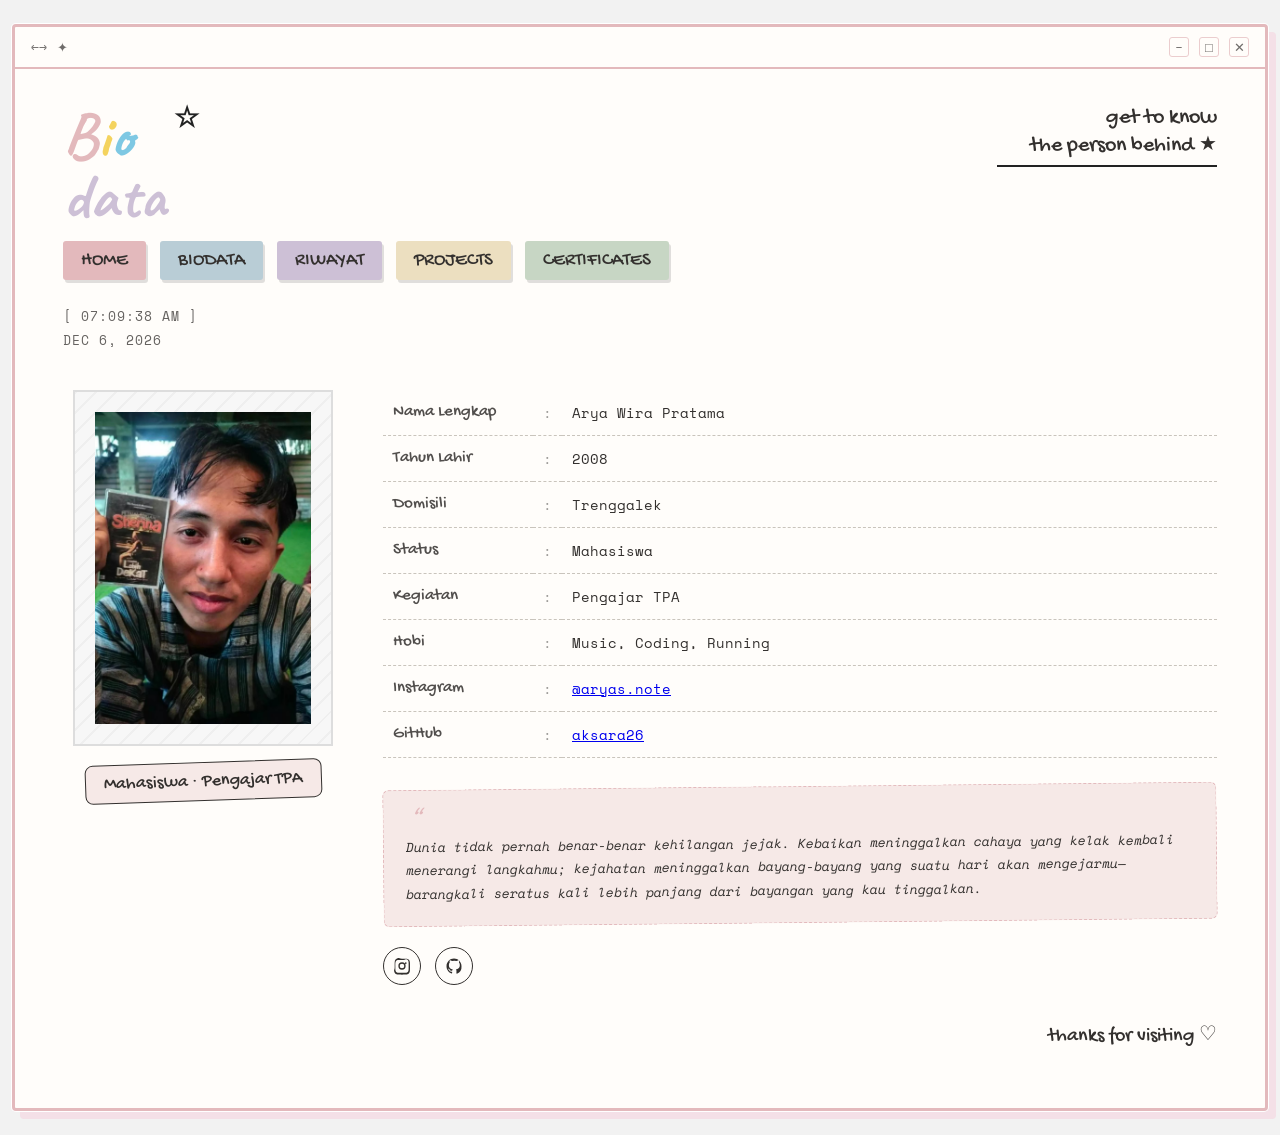
==== biodata.html @ 51750e43 "Perubahan" ====
<!DOCTYPE html>
<html lang="id">
<head>
<meta charset="UTF-8">
<meta name="viewport" content="width=device-width, initial-scale=1.0">
<title>Biodata Arya Wira Pratama</title>
<link rel="preconnect" href="https://fonts.googleapis.com">
<link rel="preconnect" href="https://fonts.gstatic.com" crossorigin>
<link href="https://fonts.googleapis.com/css2?family=Gochi+Hand&family=Caveat:wght@600;700&family=Space+Mono:wght@400;700&display=swap" rel="stylesheet">
<link rel="stylesheet" href="style-biodata.css">
<style>
  /* penyesuaian khusus halaman biodata, tetap memakai style.css yang sama */
  .biodata-wrap{
    display:grid;
    grid-template-columns:280px 1fr;
    gap:40px;
    margin-top:40px;
    align-items:start;
  }
  .biodata-photo{
    display:flex;
    flex-direction:column;
    align-items:center;
    gap:16px;
  }
  .biodata-photo .portrait{
    width:100%;
    max-width:260px;
  }
  .id-tag{
    font-family:'Gochi Hand', cursive;
    font-size:18px;
    border:1.5px solid var(--ink);
    border-radius:8px;
    padding:8px 18px;
    transform:rotate(-2deg);
    background:var(--pink-soft);
  }

  .biodata-table{
    width:100%;
    border-collapse:collapse;
    font-family:'Space Mono', monospace;
    font-size:14px;
  }
  .biodata-table tr{
    border-bottom:1px dashed #c9c4bc;
  }
  .biodata-table td{
    padding:12px 10px;
    vertical-align:top;
  }
  .biodata-table td:first-child{
    width:150px;
    font-family:'Gochi Hand', cursive;
    font-size:17px;
    color:var(--ink);
    opacity:.85;
  }
  .biodata-table td:nth-child(2){
    opacity:.5;
    width:14px;
  }

  .motto-box{
    margin-top:28px;
    border:1.5px dashed var(--pink);
    border-radius:6px;
    padding:20px 22px;
    font-family:'Space Mono', monospace;
    font-size:13px;
    font-style:italic;
    line-height:1.8;
    background:var(--pink-soft);
    transform:rotate(-0.6deg);
  }
  .motto-box .quote-mark{
    font-family:'Caveat', cursive;
    font-size:30px;
    color:var(--pink);
    display:block;
    line-height:.5;
    margin-bottom:10px;
  }

  @media (max-width:760px){
    .biodata-wrap{grid-template-columns:1fr;}
  }
</style>
</head>
<body>

<div class="window">

  <div class="titlebar">
    <div class="left">
      <span>&#8592;&#8594;</span>
      <span>&#10022;</span>
    </div>
    <div class="right">
      <span>&#8722;</span>
      <span>&#9633;</span>
      <span>&#10005;</span>
    </div>
  </div>

  <div class="content">

    <!-- header -->
    <div class="header">
      <div class="logo reveal">
        <div class="l1"><span>B</span><span>i</span><span>o</span></div>
        <div class="l2">data</div>
        <div class="star twinkle">&#9734;</div>
      </div>

      <div class="welcome reveal">
        get to know<br>
        the person behind <span style="font-size:20px;" class="twinkle">&#9733;</span>
        <div style="border-bottom:2px solid #222; margin-top:6px; width:220px; margin-left:auto;"></div>
      </div>
    </div>

    <nav>
      <a href="index.html" class="reveal">HOME</a>
      <a href="biodata.html" class="reveal">BIODATA</a>
      <a href="riwayat.html" class="reveal">RIWAYAT</a>
      <a href="projects.html" class="reveal">PROJECTS</a>
      <a href="certificates.html" class="reveal">CERTIFICATES</a>
    </nav>

    <div class="clock">
      <div>[ <span id="clock-time">--:--:-- --</span> ]</div>
      <div id="clock-date">MONTH DD, YYYY</div>
    </div>

    <!-- biodata -->
    <div class="biodata-wrap" id="biodata">

      <div class="biodata-photo reveal">
        <div class="portrait has-img" id="portrait">
          <img src="your-photo.jpg" alt="foto biodata">
        </div>
        <div class="id-tag">Mahasiswa &middot; Pengajar TPA</div>
      </div>

      <div class="biodata-info reveal">
        <table class="biodata-table">
          <tr>
            <td>Nama Lengkap</td><td>:</td><td>Arya Wira Pratama</td>
          </tr>
          <tr>
            <td>Tahun Lahir</td><td>:</td><td>2008</td>
          </tr>
          <tr>
            <td>Domisili</td><td>:</td><td>Trenggalek</td>
          </tr>
          <tr>
            <td>Status</td><td>:</td><td>Mahasiswa</td>
          </tr>
          <tr>
            <td>Kegiatan</td><td>:</td><td>Pengajar TPA</td>
          </tr>
          <tr>
            <td>Hobi</td><td>:</td><td>Music, Coding, Running</td>
          </tr>
          <tr>
            <td>Instagram</td><td>:</td><td><a href="https://www.instagram.com/aryas.note/" target="_blank" rel="noopener">@aryas.note</a></td>
          </tr>
          <tr>
            <td>GitHub</td><td>:</td><td><a href="https://github.com/aksara26" target="_blank" rel="noopener">aksara26</a></td>
          </tr>
        </table>

        <div class="motto-box">
          <span class="quote-mark">&ldquo;</span>
          Dunia tidak pernah benar-benar kehilangan jejak. Kebaikan meninggalkan
          cahaya yang kelak kembali menerangi langkahmu; kejahatan meninggalkan
          bayang-bayang yang suatu hari akan mengejarmu&mdash;barangkali seratus
          kali lebih panjang dari bayangan yang kau tinggalkan.
        </div>

        <div class="socials" style="margin-top:24px;">
          <a href="https://www.instagram.com/aryas.note/" target="_blank" rel="noopener" aria-label="Instagram">
            <svg viewBox="0 0 24 24"><path d="M12 2.2c3.2 0 3.6 0 4.85.07 1.17.05 1.97.24 2.43.4a4.9 4.9 0 0 1 1.77 1.15 4.9 4.9 0 0 1 1.15 1.77c.16.46.35 1.26.4 2.43.06 1.25.07 1.65.07 4.85s-.01 3.6-.07 4.85c-.05 1.17-.24 1.97-.4 2.43a4.9 4.9 0 0 1-1.15 1.77 4.9 4.9 0 0 1-1.77 1.15c-.46.16-1.26.35-2.43.4-1.25.06-1.65.07-4.85.07s-3.6-.01-4.85-.07c-1.17-.05-1.97-.24-2.43-.4a4.9 4.9 0 0 1-1.77-1.15 4.9 4.9 0 0 1-1.15-1.77c-.16-.46-.35-1.26-.4-2.43C2.21 15.6 2.2 15.2 2.2 12s.01-3.6.07-4.85c.05-1.17.24-1.97.4-2.43A4.9 4.9 0 0 1 3.82 3c.5-.5 1.06-.9 1.77-1.15.46-.16 1.26-.35 2.43-.4C9.27 2.21 9.67 2.2 12 2.2Zm0 1.8c-3.15 0-3.52.01-4.76.07-.96.04-1.48.2-1.82.33-.46.18-.78.4-1.13.74-.34.35-.56.67-.74 1.13-.13.34-.29.86-.33 1.82C3.16 8.33 3.15 8.7 3.15 12s.01 3.67.07 4.91c.04.96.2 1.48.33 1.82.18.46.4.78.74 1.13.35.34.67.56 1.13.74.34.13.86.29 1.82.33 1.24.06 1.61.07 4.76.07s3.52-.01 4.76-.07c.96-.04 1.48-.2 1.82-.33.46-.18.78-.4 1.13-.74.34-.35.56-.67.74-1.13.13-.34.29-.86.33-1.82.06-1.24.07-1.61.07-4.91s-.01-3.67-.07-4.91c-.04-.96-.2-1.48-.33-1.82a3.1 3.1 0 0 0-.74-1.13 3.1 3.1 0 0 0-1.13-.74c-.34-.13-.86-.29-1.82-.33C15.52 4.01 15.15 4 12 4Zm0 3.15a4.85 4.85 0 1 1 0 9.7 4.85 4.85 0 0 1 0-9.7Zm0 1.8a3.05 3.05 0 1 0 0 6.1 3.05 3.05 0 0 0 0-6.1Zm5.04-2a1.13 1.13 0 1 1 0 2.27 1.13 1.13 0 0 1 0-2.27Z"/></svg>
          </a>
          <a href="https://github.com/aksara26" target="_blank" rel="noopener" aria-label="GitHub">
            <svg viewBox="0 0 24 24"><path d="M12 2C6.48 2 2 6.58 2 12.2c0 4.5 2.87 8.32 6.84 9.67.5.1.68-.22.68-.49 0-.24-.01-1.04-.01-1.88-2.78.51-3.5-.7-3.72-1.34-.13-.33-.68-1.34-1.16-1.62-.4-.22-.97-.75-.01-.77.9-.01 1.54.84 1.75 1.18 1.03 1.75 2.67 1.26 3.32.96.1-.76.4-1.26.73-1.55-2.55-.3-5.23-1.31-5.23-5.82 0-1.28.44-2.34 1.17-3.16-.12-.3-.51-1.5.11-3.12 0 0 .96-.31 3.14 1.2a10.5 10.5 0 0 1 5.72 0c2.18-1.51 3.14-1.2 3.14-1.2.62 1.62.23 2.82.11 3.12.73.82 1.17 1.87 1.17 3.16 0 4.52-2.69 5.51-5.25 5.81.41.37.78 1.09.78 2.2 0 1.59-.01 2.87-.01 3.26 0 .27.18.6.69.49A10.2 10.2 0 0 0 22 12.2C22 6.58 17.52 2 12 2Z"/></svg>
          </a>
        </div>
      </div>

    </div>

    <div class="thanks reveal">thanks for visiting &#9825;</div>

  </div>
</div>

<script src="script-biodata.js"></script>

</body>
</html>
---- style-biodata.css ----
:root{
    --pink:#e3b9bc;
    --pink-soft:#f6e9e7;
    --blue:#b9cdd6;
    --purple:#cdc0d6;
    --yellow:#ecdfc0;
    --green:#c7d6c4;
    --ink:#33302e;
    --paper:#fffdfa;
  }

  *{box-sizing:border-box;}

  body{
    margin:0;
    background:#f2f2f2;
    font-family:'Space Mono', monospace;
    color:var(--ink);
    display:flex;
    justify-content:center;
    padding:24px 12px;
  }

  .window{
    width:100%;
    max-width:1360px;
    background:var(--paper);
    border:3px solid var(--pink);
    border-radius:4px;
    box-shadow:0 0 0 1px #fff, 8px 8px 0 rgba(247,168,196,0.25);
    position:relative;
    overflow:hidden;
  }

  /* ===== title bar ===== */
  .titlebar{
    display:flex;
    align-items:center;
    justify-content:space-between;
    padding:10px 16px;
    border-bottom:2px solid var(--pink);
    font-size:13px;
  }
  .titlebar .left, .titlebar .right{display:flex; gap:10px; align-items:center;}
  .titlebar span{opacity:.7;}
  .titlebar .right span{
    width:20px; height:20px;
    display:inline-flex; align-items:center; justify-content:center;
    border:1.5px solid var(--pink);
    border-radius:3px;
  }

  .content{
    padding:36px 48px 60px;
  }

  /* ===== header ===== */
  .header{
    display:flex;
    justify-content:space-between;
    align-items:flex-start;
    flex-wrap:wrap;
    gap:20px;
    margin-bottom:10px;
  }

  .logo{
    font-family:'Caveat', cursive;
    font-weight:700;
    font-size:64px;
    line-height:0.95;
    position:relative;
  }
  .logo .l1 span:nth-child(1){color:var(--pink);}
  .logo .l1 span:nth-child(2){color:#f4d35e;}
  .logo .l1 span:nth-child(3){color:#7ec8e3;}
  .logo .l1 span:nth-child(4){color:#f4d35e;}
  .logo .l1 span:nth-child(5){color:var(--pink);}
  .logo .l2{color:var(--purple);}
  .logo .star{
    position:absolute;
    top:0;
    right:-34px;
    font-size:28px;
    color:#222;
  }

  nav{
    display:flex;
    gap:14px;
    align-items:center;
    margin-top:14px;
    flex-wrap:wrap;
  }
  nav a{
    font-family:'Gochi Hand', cursive;
    font-size:19px;
    text-decoration:none;
    color:var(--ink);
    padding:8px 18px;
    border-radius:3px;
    transform:rotate(-1.5deg);
    display:inline-block;
    box-shadow:2px 3px 0 rgba(0,0,0,0.12);
    transition:transform .15s ease;
  }
  nav a:hover{transform:rotate(0deg) translateY(-2px);}
  nav a:nth-child(1){background:var(--pink);}
  nav a:nth-child(2){background:var(--blue); transform:rotate(1.5deg);}
  nav a:nth-child(3){background:var(--purple); transform:rotate(-1deg);}
  nav a:nth-child(4){background:var(--yellow); transform:rotate(1deg);}
  nav a:nth-child(5){background:var(--green); transform:rotate(-1.5deg);}

  .welcome{
    text-align:right;
    font-family:'Gochi Hand', cursive;
    font-size:22px;
    max-width:260px;
  }
  .welcome u{text-decoration-color:var(--ink);}

  .clock{
    margin-top:26px;
    font-size:13px;
    letter-spacing:1px;
    opacity:.75;
  }
  .clock div:first-child{margin-bottom:4px;}

  /* ===== main grid ===== */
  .main{
    display:grid;
    grid-template-columns:200px 1fr 210px;
    gap:24px;
    margin-top:40px;
    align-items:start;
  }

  .side-list{
    display:flex;
    flex-direction:column;
    gap:46px;
    padding-top:30px;
  }
  .side-item{
    font-family:'Gochi Hand', cursive;
    font-size:19px;
    display:flex;
    align-items:center;
    gap:8px;
  }
  .side-item.underline span{border-bottom:1.5px solid var(--ink); padding-bottom:2px;}
  .side-item .mark{font-size:14px;}
  .disc{
    width:34px; height:34px;
    border:1.5px solid #333;
    border-radius:50%;
    display:flex;align-items:center;justify-content:center;
    font-size:9px;
    margin-top:4px;
  }

  .note-left{
    margin-top:70px;
    font-family:'Gochi Hand', cursive;
    font-size:19px;
    line-height:1.3;
  }
  .note-left u{text-decoration-color:var(--pink);}

  /* ===== portrait ===== */
  .portrait-wrap{
    display:flex;
    justify-content:center;
  }
  .portrait{
    width:100%;
    max-width:560px;
    aspect-ratio:685/940;
    border:2px solid #ddd;
    background:
      repeating-linear-gradient(135deg, #efefef 0 2px, #f7f7f7 2px 14px);
    display:flex;
    align-items:center;
    justify-content:center;
    flex-direction:column;
    gap:10px;
    color:#9a9a9a;
    text-align:center;
    font-family:'Space Mono', monospace;
    font-size:13px;
    padding:20px;
  }
  .portrait img{
    width:100%;
    height:100%;
    object-fit:cover;
    display:none;
  }
  .portrait.has-img img{display:block;}
  .portrait.has-img .placeholder-text{display:none;}
  .placeholder-icon{font-size:34px;}

  /* ===== right sidebar ===== */
  .side-right{
    display:flex;
    flex-direction:column;
    gap:44px;
    padding-top:18px;
    align-items:flex-start;
  }
  .bubble{
    font-family:'Gochi Hand', cursive;
    font-size:18px;
    text-align:center;
    line-height:1.35;
    border:1.5px solid var(--pink);
    border-radius:50%;
    width:130px;
    height:110px;
    display:flex;
    align-items:center;
    justify-content:center;
    transform:rotate(-2deg);
  }
  .side-item2{
    font-family:'Gochi Hand', cursive;
    font-size:19px;
    display:flex;
    align-items:center;
    gap:8px;
  }
  .starblue{color:#7ec8e3; font-size:22px; align-self:flex-end; margin-right:20px;}

  /* ===== footer row ===== */
  .footer-row{
    display:grid;
    grid-template-columns:200px 1fr 210px;
    gap:24px;
    margin-top:70px;
    align-items:start;
  }

  .updated{
    display:flex;
    gap:10px;
    align-items:flex-start;
    font-family:'Space Mono', monospace;
    font-size:12px;
  }
  .updated .hourglass{font-size:26px;}
  .updated .label{
    font-family:'Gochi Hand', cursive;
    font-size:16px;
    margin-bottom:4px;
  }

  .about{
    max-width:420px;
  }
  .about h3{
    font-family:'Gochi Hand', cursive;
    font-size:26px;
    text-decoration:underline;
    margin:0 0 16px 0;
    font-weight:400;
  }
  .about p{
    font-family:'Space Mono', monospace;
    font-size:13px;
    line-height:1.7;
    margin:0 0 16px 0;
  }
  .keep-real{
    margin-top:10px;
    font-family:'Gochi Hand', cursive;
    font-size:16px;
    border:1.5px solid var(--blue);
    border-radius:50%;
    width:100px;
    height:80px;
    display:flex;
    align-items:center;
    justify-content:center;
    text-align:center;
    transform:rotate(-6deg);
  }

  .sticky{
    background:#fbfbf6;
    border:1px solid #e2e2da;
    box-shadow:3px 5px 10px rgba(0,0,0,0.08);
    padding:20px 18px;
    font-family:'Space Mono', monospace;
    font-size:13px;
    position:relative;
    transform:rotate(1.5deg);
  }
  .sticky .tape{
    position:absolute;
    top:-10px; right:24px;
    width:70px; height:20px;
    background:rgba(210,205,190,0.6);
    transform:rotate(-3deg);
  }
  .sticky h4{
    font-family:'Gochi Hand', cursive;
    font-size:20px;
    text-decoration:underline;
    margin:0 0 12px 0;
    font-weight:400;
  }
  .sticky ul{list-style:none; margin:0; padding:0;}
  .sticky li{margin-bottom:8px;}

  .thanks{
    margin-top:36px;
    text-align:right;
    font-family:'Gochi Hand', cursive;
    font-size:20px;
  }

  @media (max-width:900px){
    .main, .footer-row{grid-template-columns:1fr;}
    .side-list, .side-right{
      flex-direction:row;
      flex-wrap:wrap;
      gap:20px;
      padding-top:0;
    }
    .header{flex-direction:column;}
    .welcome{text-align:left;}
    .content{padding:24px;}
    .logo{font-size:46px;}
  }

/* ===== animasi ===== */

/* elemen masuk bertahap saat halaman dimuat */
.reveal{
  opacity:0;
  transform:translateY(14px);
  transition:opacity .55s ease, transform .55s ease;
}
.reveal.revealed{
  opacity:1;
  transform:translateY(0);
}

/* bintang & aksen berkedip pelan */
@keyframes twinkle{
  0%, 100%{ opacity:1; transform:scale(1); }
  50%{ opacity:.35; transform:scale(0.8); }
}

/* jejak kelip mengikuti kursor */
.cursor-sparkle{
  position:fixed;
  z-index:9999;
  pointer-events:none;
  font-size:14px;
  transform:translate(-50%, -50%);
  animation:sparkle-float 0.9s ease-out forwards;
}
@keyframes sparkle-float{
  0%{
    opacity:1;
    transform:translate(-50%, -50%) scale(1) translateY(0);
  }
  100%{
    opacity:0;
    transform:translate(calc(-50% + var(--dx, 0px)), -50%) scale(0.4) translateY(-26px);
  }
}

@media (prefers-reduced-motion: reduce){
  .reveal{ opacity:1; transform:none; transition:none; }
  .cursor-sparkle{ display:none; }
}

/* ===== social links ===== */
.socials{
  display:flex;
  gap:14px;
  margin-top:16px;
}
.socials a{
  width:38px;
  height:38px;
  border-radius:50%;
  border:1.5px solid var(--ink);
  display:flex;
  align-items:center;
  justify-content:center;
  color:var(--ink);
  background:var(--paper);
  transition:transform .15s ease, background .15s ease, color .15s ease;
}
.socials a svg{
  width:18px;
  height:18px;
  fill:currentColor;
}
.socials a:hover{
  transform:translateY(-3px) rotate(-4deg);
  background:var(--pink);
}
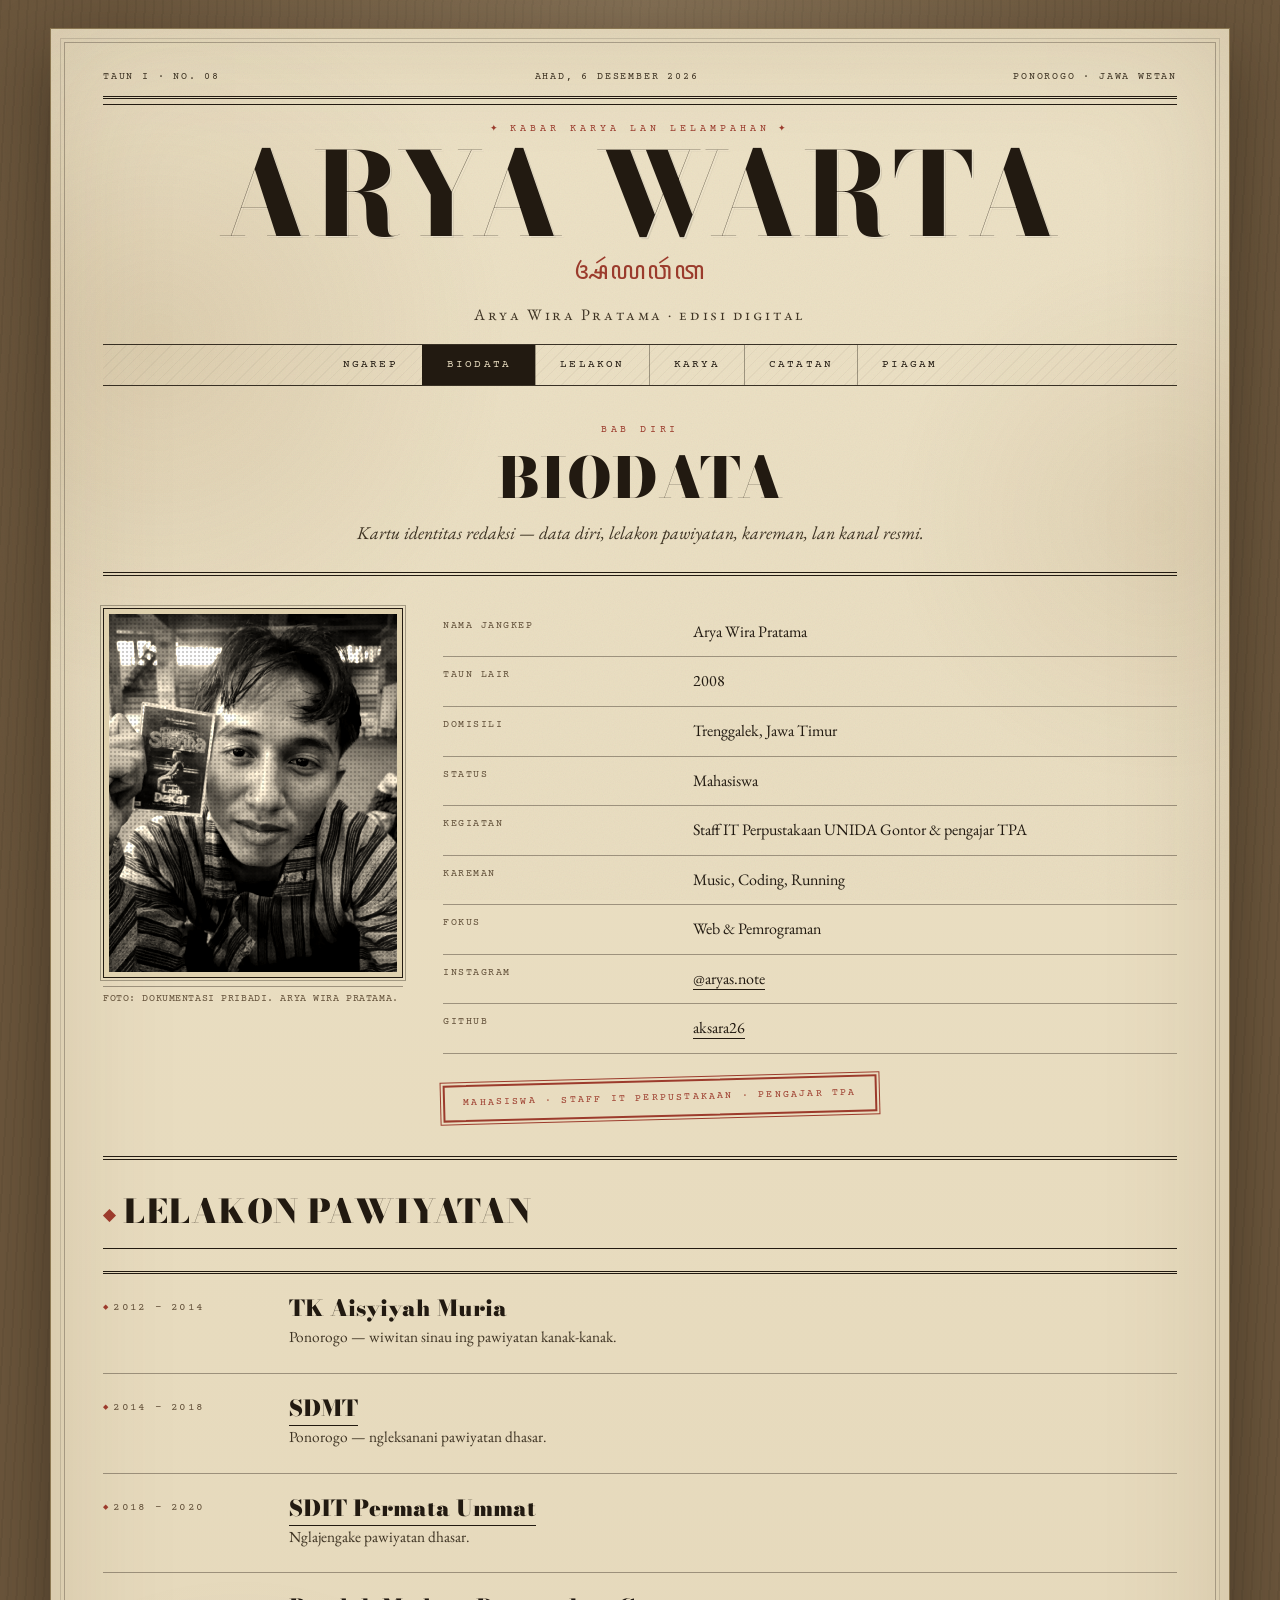
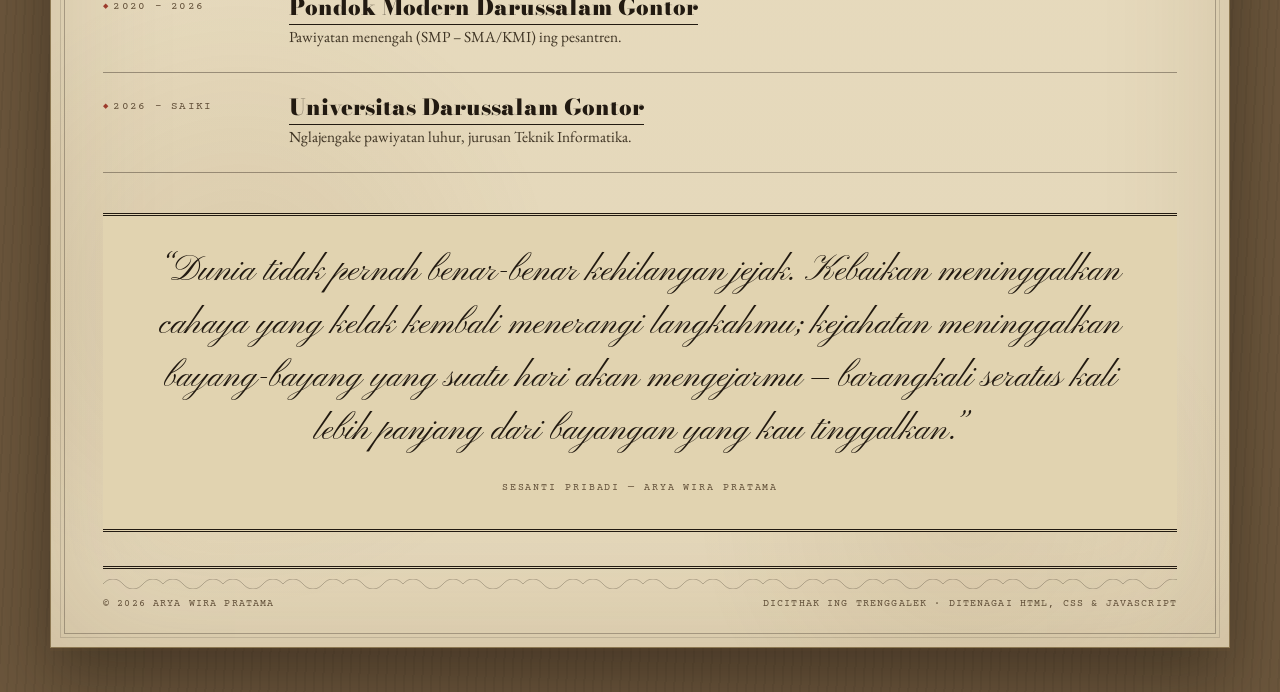
==== commit 2f5ee0f7: "style baru" ====
--- a/biodata.html
+++ b/biodata.html
@@ -1,203 +1,164 @@
 <!DOCTYPE html>
 <html lang="id">
 <head>
-<meta charset="UTF-8">
-<meta name="viewport" content="width=device-width, initial-scale=1.0">
-<title>Biodata Arya Wira Pratama</title>
-<link rel="preconnect" href="https://fonts.googleapis.com">
-<link rel="preconnect" href="https://fonts.gstatic.com" crossorigin>
-<link href="https://fonts.googleapis.com/css2?family=Gochi+Hand&family=Caveat:wght@600;700&family=Space+Mono:wght@400;700&display=swap" rel="stylesheet">
-<link rel="stylesheet" href="style-biodata.css">
-<style>
-  /* penyesuaian khusus halaman biodata, tetap memakai style.css yang sama */
-  .biodata-wrap{
-    display:grid;
-    grid-template-columns:280px 1fr;
-    gap:40px;
-    margin-top:40px;
-    align-items:start;
-  }
-  .biodata-photo{
-    display:flex;
-    flex-direction:column;
-    align-items:center;
-    gap:16px;
-  }
-  .biodata-photo .portrait{
-    width:100%;
-    max-width:260px;
-  }
-  .id-tag{
-    font-family:'Gochi Hand', cursive;
-    font-size:18px;
-    border:1.5px solid var(--ink);
-    border-radius:8px;
-    padding:8px 18px;
-    transform:rotate(-2deg);
-    background:var(--pink-soft);
-  }
-
-  .biodata-table{
-    width:100%;
-    border-collapse:collapse;
-    font-family:'Space Mono', monospace;
-    font-size:14px;
-  }
-  .biodata-table tr{
-    border-bottom:1px dashed #c9c4bc;
-  }
-  .biodata-table td{
-    padding:12px 10px;
-    vertical-align:top;
-  }
-  .biodata-table td:first-child{
-    width:150px;
-    font-family:'Gochi Hand', cursive;
-    font-size:17px;
-    color:var(--ink);
-    opacity:.85;
-  }
-  .biodata-table td:nth-child(2){
-    opacity:.5;
-    width:14px;
-  }
-
-  .motto-box{
-    margin-top:28px;
-    border:1.5px dashed var(--pink);
-    border-radius:6px;
-    padding:20px 22px;
-    font-family:'Space Mono', monospace;
-    font-size:13px;
-    font-style:italic;
-    line-height:1.8;
-    background:var(--pink-soft);
-    transform:rotate(-0.6deg);
-  }
-  .motto-box .quote-mark{
-    font-family:'Caveat', cursive;
-    font-size:30px;
-    color:var(--pink);
-    display:block;
-    line-height:.5;
-    margin-bottom:10px;
-  }
-
-  @media (max-width:760px){
-    .biodata-wrap{grid-template-columns:1fr;}
-  }
-</style>
+  <meta charset="UTF-8">
+  <meta name="viewport" content="width=device-width, initial-scale=1.0">
+  <title>Biodata — Arya Warta</title>
+  <meta name="description" content="Biodata dan data diri Arya Wira Pratama.">
+  <meta name="author" content="Arya Wira Pratama">
+  <meta name="theme-color" content="#E9DDC0">
+  <link rel="icon" href="favicon.svg" type="image/svg+xml">
+  <meta property="og:type" content="website">
+  <meta property="og:site_name" content="Arya Warta">
+  <meta property="og:locale" content="id_ID">
+  <meta property="og:title" content="Biodata — Arya Warta">
+  <meta property="og:description" content="Biodata dan data diri Arya Wira Pratama.">
+  <meta property="og:image" content="your-photo.jpg">
+  <meta name="twitter:card" content="summary_large_image">
+  <meta name="twitter:title" content="Biodata — Arya Warta">
+  <meta name="twitter:description" content="Biodata dan data diri Arya Wira Pratama.">
+  <meta name="twitter:image" content="your-photo.jpg">
+  <link rel="preconnect" href="https://fonts.googleapis.com">
+  <link rel="preconnect" href="https://fonts.gstatic.com" crossorigin>
+  <link href="https://fonts.googleapis.com/css2?family=Bodoni+Moda:opsz,wght@6..96,400..900&family=Courier+Prime:wght@400;700&family=EB+Garamond:ital,wght@0,400;0,600;1,400&family=Grenze+Gotisch:wght@100..900&family=Noto+Sans+Javanese:wght@400;700&family=Pinyon+Script&display=swap" rel="stylesheet">
+  <link rel="stylesheet" href="style.css">
+  <noscript><style>.reveal{opacity:1;transform:none}</style></noscript>
 </head>
 <body>
+<a class="skip-link" href="#main">Langsung ke isi</a>
+<div class="page-shadow" aria-hidden="true"></div>
 
-<div class="window">
+<div class="sheet">
 
-  <div class="titlebar">
-    <div class="left">
-      <span>&#8592;&#8594;</span>
-      <span>&#10022;</span>
+  <header class="masthead">
+    <div class="masthead-meta">
+      <span>Taun I &middot; No. 08</span>
+      <span id="edition-date">Ngemot tanggal&hellip;</span>
+      <span>Ponorogo &middot; Jawa Wetan</span>
     </div>
-    <div class="right">
-      <span>&#8722;</span>
-      <span>&#9633;</span>
-      <span>&#10005;</span>
-    </div>
-  </div>
+    <div class="masthead-rule"></div>
+    <p class="masthead-kicker">Kabar Karya lan Lelampahan</p>
+    <h1 class="masthead-title"><a href="index.html">Arya Warta</a></h1>
+    <p class="masthead-jawa" lang="jv" aria-hidden="true">ꦄꦂꦪꦮꦂꦠ</p>
+    <p class="masthead-tagline">Arya Wira Pratama &middot; edisi digital</p>
+    <nav class="masthead-nav" aria-label="Navigasi utama">
+      <a href="index.html" title="Beranda">Ngarep</a>
+      <a href="biodata.html" aria-current="page" title="Biodata">Biodata</a>
+      <a href="riwayat.html" title="Riwayat">Lelakon</a>
+      <a href="projects.html" title="Proyek">Karya</a>
+      <a href="catatan.html" title="Catatan">Catatan</a>
+      <a href="certificates.html" title="Sertifikat">Piagam</a>
+    </nav>
+  </header>
 
-  <div class="content">
+  <main class="page-shell" id="main" tabindex="-1">
 
-    <!-- header -->
-    <div class="header">
-      <div class="logo reveal">
-        <div class="l1"><span>B</span><span>i</span><span>o</span></div>
-        <div class="l2">data</div>
-        <div class="star twinkle">&#9734;</div>
-      </div>
-
-      <div class="welcome reveal">
-        get to know<br>
-        the person behind <span style="font-size:20px;" class="twinkle">&#9733;</span>
-        <div style="border-bottom:2px solid #222; margin-top:6px; width:220px; margin-left:auto;"></div>
-      </div>
+    <div class="page-head reveal">
+      <p class="kicker">Bab Diri</p>
+      <h2 class="page-title">Biodata</h2>
+      <p class="page-dek">
+        Kartu identitas redaksi &mdash; data diri, lelakon pawiyatan, kareman,
+        lan kanal resmi.
+      </p>
     </div>
 
-    <nav>
-      <a href="index.html" class="reveal">HOME</a>
-      <a href="biodata.html" class="reveal">BIODATA</a>
-      <a href="riwayat.html" class="reveal">RIWAYAT</a>
-      <a href="projects.html" class="reveal">PROJECTS</a>
-      <a href="certificates.html" class="reveal">CERTIFICATES</a>
-    </nav>
+    <div class="bio-grid">
 
-    <div class="clock">
-      <div>[ <span id="clock-time">--:--:-- --</span> ]</div>
-      <div id="clock-date">MONTH DD, YYYY</div>
-    </div>
+      <figure class="photo reveal">
+        <a class="lightbox-trigger" href="your-photo.jpg" data-lightbox aria-label="Perbesar foto Arya Wira Pratama">
+          <div class="halftone">
+            <img src="your-photo.jpg" alt="Foto Arya Wira Pratama" width="1080" height="1342" loading="lazy" decoding="async">
+          </div>
+        </a>
+        <figcaption>Foto: dokumentasi pribadi. Arya Wira Pratama.</figcaption>
+      </figure>
 
-    <!-- biodata -->
-    <div class="biodata-wrap" id="biodata">
-
-      <div class="biodata-photo reveal">
-        <div class="portrait has-img" id="portrait">
-          <img src="your-photo.jpg" alt="foto biodata">
-        </div>
-        <div class="id-tag">Mahasiswa &middot; Pengajar TPA</div>
-      </div>
-
-      <div class="biodata-info reveal">
-        <table class="biodata-table">
-          <tr>
-            <td>Nama Lengkap</td><td>:</td><td>Arya Wira Pratama</td>
-          </tr>
-          <tr>
-            <td>Tahun Lahir</td><td>:</td><td>2008</td>
-          </tr>
-          <tr>
-            <td>Domisili</td><td>:</td><td>Trenggalek</td>
-          </tr>
-          <tr>
-            <td>Status</td><td>:</td><td>Mahasiswa</td>
-          </tr>
-          <tr>
-            <td>Kegiatan</td><td>:</td><td>Pengajar TPA</td>
-          </tr>
-          <tr>
-            <td>Hobi</td><td>:</td><td>Music, Coding, Running</td>
-          </tr>
-          <tr>
-            <td>Instagram</td><td>:</td><td><a href="https://www.instagram.com/aryas.note/" target="_blank" rel="noopener">@aryas.note</a></td>
-          </tr>
-          <tr>
-            <td>GitHub</td><td>:</td><td><a href="https://github.com/aksara26" target="_blank" rel="noopener">aksara26</a></td>
-          </tr>
+      <div class="reveal">
+        <table class="bio-table">
+          <tr><th>Nama Jangkep</th><td>Arya Wira Pratama</td></tr>
+          <tr><th>Taun Lair</th><td>2008</td></tr>
+          <tr><th>Domisili</th><td>Trenggalek, Jawa Timur</td></tr>
+          <tr><th>Status</th><td>Mahasiswa</td></tr>
+          <tr><th>Kegiatan</th><td>Staff IT Perpustakaan UNIDA Gontor &amp; pengajar TPA</td></tr>
+          <tr><th>Kareman</th><td>Music, Coding, Running</td></tr>
+          <tr><th>Fokus</th><td>Web &amp; Pemrograman</td></tr>
+          <tr><th>Instagram</th><td><a href="https://www.instagram.com/aryas.note/" target="_blank" rel="noopener">@aryas.note</a></td></tr>
+          <tr><th>GitHub</th><td><a href="https://github.com/aksara26" target="_blank" rel="noopener">aksara26</a></td></tr>
         </table>
 
-        <div class="motto-box">
-          <span class="quote-mark">&ldquo;</span>
-          Dunia tidak pernah benar-benar kehilangan jejak. Kebaikan meninggalkan
-          cahaya yang kelak kembali menerangi langkahmu; kejahatan meninggalkan
-          bayang-bayang yang suatu hari akan mengejarmu&mdash;barangkali seratus
-          kali lebih panjang dari bayangan yang kau tinggalkan.
-        </div>
-
-        <div class="socials" style="margin-top:24px;">
-          <a href="https://www.instagram.com/aryas.note/" target="_blank" rel="noopener" aria-label="Instagram">
-            <svg viewBox="0 0 24 24"><path d="M12 2.2c3.2 0 3.6 0 4.85.07 1.17.05 1.97.24 2.43.4a4.9 4.9 0 0 1 1.77 1.15 4.9 4.9 0 0 1 1.15 1.77c.16.46.35 1.26.4 2.43.06 1.25.07 1.65.07 4.85s-.01 3.6-.07 4.85c-.05 1.17-.24 1.97-.4 2.43a4.9 4.9 0 0 1-1.15 1.77 4.9 4.9 0 0 1-1.77 1.15c-.46.16-1.26.35-2.43.4-1.25.06-1.65.07-4.85.07s-3.6-.01-4.85-.07c-1.17-.05-1.97-.24-2.43-.4a4.9 4.9 0 0 1-1.77-1.15 4.9 4.9 0 0 1-1.15-1.77c-.16-.46-.35-1.26-.4-2.43C2.21 15.6 2.2 15.2 2.2 12s.01-3.6.07-4.85c.05-1.17.24-1.97.4-2.43A4.9 4.9 0 0 1 3.82 3c.5-.5 1.06-.9 1.77-1.15.46-.16 1.26-.35 2.43-.4C9.27 2.21 9.67 2.2 12 2.2Zm0 1.8c-3.15 0-3.52.01-4.76.07-.96.04-1.48.2-1.82.33-.46.18-.78.4-1.13.74-.34.35-.56.67-.74 1.13-.13.34-.29.86-.33 1.82C3.16 8.33 3.15 8.7 3.15 12s.01 3.67.07 4.91c.04.96.2 1.48.33 1.82.18.46.4.78.74 1.13.35.34.67.56 1.13.74.34.13.86.29 1.82.33 1.24.06 1.61.07 4.76.07s3.52-.01 4.76-.07c.96-.04 1.48-.2 1.82-.33.46-.18.78-.4 1.13-.74.34-.35.56-.67.74-1.13.13-.34.29-.86.33-1.82.06-1.24.07-1.61.07-4.91s-.01-3.67-.07-4.91c-.04-.96-.2-1.48-.33-1.82a3.1 3.1 0 0 0-.74-1.13 3.1 3.1 0 0 0-1.13-.74c-.34-.13-.86-.29-1.82-.33C15.52 4.01 15.15 4 12 4Zm0 3.15a4.85 4.85 0 1 1 0 9.7 4.85 4.85 0 0 1 0-9.7Zm0 1.8a3.05 3.05 0 1 0 0 6.1 3.05 3.05 0 0 0 0-6.1Zm5.04-2a1.13 1.13 0 1 1 0 2.27 1.13 1.13 0 0 1 0-2.27Z"/></svg>
-          </a>
-          <a href="https://github.com/aksara26" target="_blank" rel="noopener" aria-label="GitHub">
-            <svg viewBox="0 0 24 24"><path d="M12 2C6.48 2 2 6.58 2 12.2c0 4.5 2.87 8.32 6.84 9.67.5.1.68-.22.68-.49 0-.24-.01-1.04-.01-1.88-2.78.51-3.5-.7-3.72-1.34-.13-.33-.68-1.34-1.16-1.62-.4-.22-.97-.75-.01-.77.9-.01 1.54.84 1.75 1.18 1.03 1.75 2.67 1.26 3.32.96.1-.76.4-1.26.73-1.55-2.55-.3-5.23-1.31-5.23-5.82 0-1.28.44-2.34 1.17-3.16-.12-.3-.51-1.5.11-3.12 0 0 .96-.31 3.14 1.2a10.5 10.5 0 0 1 5.72 0c2.18-1.51 3.14-1.2 3.14-1.2.62 1.62.23 2.82.11 3.12.73.82 1.17 1.87 1.17 3.16 0 4.52-2.69 5.51-5.25 5.81.41.37.78 1.09.78 2.2 0 1.59-.01 2.87-.01 3.26 0 .27.18.6.69.49A10.2 10.2 0 0 0 22 12.2C22 6.58 17.52 2 12 2Z"/></svg>
-          </a>
-        </div>
+        <div class="id-stamp">Mahasiswa &middot; Staff IT Perpustakaan &middot; Pengajar TPA</div>
       </div>
 
     </div>
 
-    <div class="thanks reveal">thanks for visiting &#9825;</div>
+    <section class="section reveal" aria-labelledby="pawiyatan-heading">
+      <div class="section-head">
+        <h2 id="pawiyatan-heading">Lelakon Pawiyatan</h2>
+      </div>
 
-  </div>
+      <ol class="timeline">
+        <li class="reveal">
+          <span class="tl-year">2012 &ndash; 2014</span>
+          <div>
+            <h3>TK Aisyiyah Muria</h3>
+            <p>Ponorogo &mdash; wiwitan sinau ing pawiyatan kanak-kanak.</p>
+          </div>
+        </li>
+
+        <li class="reveal">
+          <span class="tl-year">2014 &ndash; 2018</span>
+          <div>
+            <h3><a href="https://sdmtponorogo.com/" target="_blank" rel="noopener">SDMT</a></h3>
+            <p>Ponorogo &mdash; ngleksanani pawiyatan dhasar.</p>
+          </div>
+        </li>
+
+        <li class="reveal">
+          <span class="tl-year">2018 &ndash; 2020</span>
+          <div>
+            <h3><a href="https://sekolah.data.kemendikdasmen.go.id/profil-sekolah/E0A09AB8-8C18-E111-93E4-7B7A5BDF6CBA" target="_blank" rel="noopener">SDIT Permata Ummat</a></h3>
+            <p>Nglajengake pawiyatan dhasar.</p>
+          </div>
+        </li>
+
+        <li class="reveal">
+          <span class="tl-year">2020 &ndash; 2026</span>
+          <div>
+            <h3><a href="https://gontor.ac.id/" target="_blank" rel="noopener">Pondok Modern Darussalam Gontor</a></h3>
+            <p>Pawiyatan menengah (SMP &ndash; SMA/KMI) ing pesantren.</p>
+          </div>
+        </li>
+
+        <li class="reveal">
+          <span class="tl-year">2026 &ndash; saiki</span>
+          <div>
+            <h3><a href="https://gontor.ac.id/universitas-darussalam-gontor/" target="_blank" rel="noopener">Universitas Darussalam Gontor</a></h3>
+            <p>Nglajengake pawiyatan luhur, jurusan Teknik Informatika.</p>
+          </div>
+        </li>
+      </ol>
+    </section>
+
+    <blockquote class="motto reveal">
+      <p class="script">
+        &ldquo;Dunia tidak pernah benar-benar kehilangan jejak. Kebaikan
+        meninggalkan cahaya yang kelak kembali menerangi langkahmu; kejahatan
+        meninggalkan bayang-bayang yang suatu hari akan mengejarmu &mdash;
+        barangkali seratus kali lebih panjang dari bayangan yang kau
+        tinggalkan.&rdquo;
+      </p>
+      <cite>Sesanti pribadi &mdash; Arya Wira Pratama</cite>
+    </blockquote>
+
+  </main>
+
+  <footer class="colophon">
+    <span>&copy; 2026 Arya Wira Pratama</span>
+    <span>Dicithak ing Trenggalek &middot; Ditenagai HTML, CSS &amp; JavaScript</span>
+  </footer>
+
 </div>
 
-<script src="script-biodata.js"></script>
-
+<script src="script.js"></script>
 </body>
 </html>
--- a/style.css
+++ b/style.css
@@ -0,0 +1,1403 @@
+/* =========================================================
+   ARYA WARTA — tema koran Jawa kuno (1920–40an)
+   Palet: kertas soga, tinta sépia, aksen abang bata
+   ========================================================= */
+
+:root{
+  --paper:#E9DDC0;
+  --paper-2:#E1D3B0;
+  --paper-3:#D5C49B;
+  --ink:#221A11;
+  --ink-soft:#3E3323;
+  --muted:#63513A;
+  --rule:rgba(34,26,17,.38);
+  --rule-strong:rgba(34,26,17,.88);
+  --accent:#9C3B2C;
+  --gold:#A67C3D;
+
+  --display:'Bodoni Moda', Georgia, 'Times New Roman', serif;
+  --blackletter:'Grenze Gotisch', 'Bodoni Moda', Georgia, serif;
+  --body:'EB Garamond', Georgia, 'Times New Roman', serif;
+  --mono:'Courier Prime', 'Courier New', monospace;
+  --script:'Pinyon Script', 'Segoe Script', cursive;
+  --jawa:'Noto Sans Javanese', serif;
+
+  --shadow:0 28px 62px rgba(20,14,8,.42), 0 3px 0 rgba(120,96,60,.35);
+}
+
+*{ box-sizing:border-box; }
+
+html{ scroll-behavior:smooth; }
+
+body{
+  margin:0;
+  padding:28px 18px 44px;
+  color:var(--ink);
+  font-family:var(--body);
+  font-size:18px;
+  line-height:1.66;
+  background:
+    radial-gradient(ellipse at 50% -10%, rgba(255,240,205,.18), transparent 58%),
+    repeating-linear-gradient(93deg, rgba(0,0,0,.05) 0 2px, transparent 2px 9px),
+    #6B563C;
+  -webkit-font-smoothing:antialiased;
+  text-rendering:optimizeLegibility;
+}
+
+img{ max-width:100%; display:block; }
+a{ color:inherit; }
+::selection{ background:var(--ink); color:var(--paper); }
+
+/* ---------- lompat ke isi ---------- */
+.skip-link{
+  position:fixed;
+  top:10px;
+  left:10px;
+  z-index:10001;
+  display:inline-flex;
+  align-items:center;
+  min-height:44px;
+  padding:11px 18px;
+  background:var(--ink);
+  color:var(--paper);
+  font-family:var(--mono);
+  font-size:11px;
+  letter-spacing:.14em;
+  text-transform:uppercase;
+  text-decoration:none;
+  transform:translateY(-180%);
+  transition:transform .18s ease;
+}
+.skip-link:focus{ transform:none; }
+#main:focus{ outline:none; }
+
+a:focus-visible,
+button:focus-visible{
+  outline:2px solid var(--accent);
+  outline-offset:3px;
+}
+
+/* ---------- serat kertas (paper grain) ---------- */
+body::after{
+  content:"";
+  position:fixed;
+  inset:0;
+  z-index:9998;
+  pointer-events:none;
+  opacity:.16;
+  mix-blend-mode:multiply;
+  background-image:url("data:image/svg+xml,%3Csvg xmlns='http://www.w3.org/2000/svg' width='180' height='180'%3E%3Cfilter id='n'%3E%3CfeTurbulence type='fractalNoise' baseFrequency='0.82' numOctaves='2' stitchTiles='stitch'/%3E%3C/filter%3E%3Crect width='180' height='180' filter='url(%23n)' opacity='0.42'/%3E%3C/svg%3E");
+  background-size:180px 180px;
+}
+
+/* ---------- lembar koran ---------- */
+.sheet{
+  position:relative;
+  max-width:1180px;
+  margin:0 auto;
+  padding:40px 52px 34px;
+  background-color:var(--paper);
+  background-image:
+    radial-gradient(circle at 9% 14%, rgba(122,82,32,.13), transparent 16%),
+    radial-gradient(circle at 94% 22%, rgba(122,82,32,.09), transparent 13%),
+    radial-gradient(circle at 16% 84%, rgba(122,82,32,.10), transparent 15%),
+    radial-gradient(circle at 78% 94%, rgba(122,82,32,.08), transparent 12%),
+    linear-gradient(180deg, rgba(255,250,230,.16), rgba(120,86,40,.05));
+  border:1px solid #8C7852;
+  box-shadow:var(--shadow), inset 0 0 130px rgba(94,62,22,.16);
+  transform-origin:left center;
+  animation:pageOpen .7s ease-out both;
+}
+
+.sheet::before{
+  content:"";
+  position:absolute;
+  inset:13px;
+  border:1px solid rgba(34,26,17,.30);
+  outline:1px solid rgba(34,26,17,.14);
+  outline-offset:3px;
+  pointer-events:none;
+}
+
+@keyframes pageOpen{
+  from{ opacity:.35; transform:perspective(1800px) rotateY(6deg); }
+  to  { opacity:1;   transform:perspective(1800px) rotateY(0); }
+}
+
+.page-shadow{
+  position:fixed;
+  inset:0;
+  z-index:9997;
+  pointer-events:none;
+  opacity:0;
+  transition:opacity .22s ease;
+  background:linear-gradient(90deg, rgba(20,14,8,.65), rgba(20,14,8,.16) 34%, rgba(20,14,8,0) 62%);
+}
+body.is-turning .page-shadow{ opacity:1; }
+body.is-turning .sheet{
+  transform-origin:left center;
+  animation:pageFold .44s ease-in forwards;
+}
+@keyframes pageFold{
+  to{ transform:perspective(1600px) rotateY(-22deg) translateX(-4%); opacity:.05; }
+}
+
+/* ---------- kepala koran / masthead ---------- */
+.masthead{ text-align:center; }
+
+.masthead-meta{
+  display:flex;
+  justify-content:space-between;
+  gap:14px;
+  font-family:var(--mono);
+  font-size:10px;
+  letter-spacing:.18em;
+  text-transform:uppercase;
+  color:var(--ink-soft);
+}
+
+.masthead-rule{
+  margin:10px 0 0;
+  height:9px;
+  border-top:3px double var(--ink);
+  border-bottom:1px solid var(--ink);
+}
+
+.masthead-kicker{
+  margin:16px 0 4px;
+  font-family:var(--mono);
+  font-size:10px;
+  letter-spacing:.4em;
+  text-transform:uppercase;
+  color:var(--accent);
+}
+.masthead-kicker::before,
+.masthead-kicker::after{
+  content:"✦";
+  margin:0 .9em;
+  font-size:.85em;
+  color:var(--accent);
+}
+
+.masthead-title{
+  margin:0;
+  font-family:var(--display);
+  font-weight:800;
+  font-optical-sizing:auto;
+  font-size:clamp(2.35rem, 9.4vw, 7.2rem);
+  line-height:.92;
+  letter-spacing:.015em;
+  text-transform:uppercase;
+  text-shadow:1px 1px 0 rgba(255,250,235,.5), 2px 2px 0 rgba(34,26,17,.1);
+}
+.masthead-title a{ text-decoration:none; }
+
+.masthead-jawa{
+  margin:10px 0 0;
+  font-family:var(--jawa);
+  font-size:clamp(1.1rem, 2.4vw, 1.6rem);
+  line-height:1.5;
+  letter-spacing:.08em;
+  color:var(--accent);
+}
+
+.masthead-tagline{
+  margin:6px 0 16px;
+  font-variant:small-caps;
+  font-size:1rem;
+  letter-spacing:.16em;
+  color:var(--ink-soft);
+}
+
+.masthead-nav{
+  display:flex;
+  flex-wrap:wrap;
+  justify-content:center;
+  border-top:1px solid var(--rule-strong);
+  border-bottom:1px solid var(--rule-strong);
+  background-image:repeating-linear-gradient(135deg, rgba(34,26,17,.04) 0 1px, transparent 1px 8px);
+}
+.masthead-nav a{
+  padding:11px 24px;
+  font-family:var(--mono);
+  font-size:11px;
+  letter-spacing:.2em;
+  text-transform:uppercase;
+  text-decoration:none;
+  border-left:1px solid var(--rule);
+  transition:background .16s ease, color .16s ease;
+}
+.masthead-nav a:first-child{ border-left:0; }
+.masthead-nav a:hover,
+.masthead-nav a[aria-current="page"]{ background:var(--ink); color:var(--paper); }
+
+/* ---------- ruang halaman ---------- */
+.page-shell{ padding-top:30px; }
+
+.kicker{
+  margin:0 0 10px;
+  font-family:var(--mono);
+  font-size:10px;
+  letter-spacing:.38em;
+  text-transform:uppercase;
+  color:var(--accent);
+}
+
+.headline{
+  margin:0 0 14px;
+  font-family:var(--display);
+  font-weight:900;
+  font-size:clamp(2.1rem, 4.8vw, 3.6rem);
+  line-height:1.03;
+  letter-spacing:-.005em;
+}
+
+.dek{
+  margin:0 0 14px;
+  font-style:italic;
+  font-size:1.18rem;
+  line-height:1.55;
+  color:var(--ink-soft);
+}
+
+.byline{
+  margin:0 0 20px;
+  padding:8px 0;
+  border-top:1px solid var(--rule);
+  border-bottom:1px solid var(--rule);
+  font-family:var(--mono);
+  font-size:10px;
+  letter-spacing:.18em;
+  text-transform:uppercase;
+  color:var(--ink-soft);
+}
+.byline strong{ color:var(--accent); font-weight:700; }
+
+/* ---------- foto halftone ---------- */
+.photo{ margin:0 0 20px; }
+.halftone{
+  position:relative;
+  overflow:hidden;
+  padding:5px;
+  background:var(--paper-2);
+  border:1px solid var(--ink);
+  outline:1px solid rgba(34,26,17,.35);
+  outline-offset:2px;
+}
+.halftone img{
+  width:100%;
+  height:auto;
+  filter:grayscale(1) sepia(.4) contrast(1.1) brightness(1.12);
+}
+.halftone::after{
+  content:"";
+  position:absolute;
+  inset:5px;
+  pointer-events:none;
+  background-image:radial-gradient(rgba(20,14,8,.95) .7px, transparent .8px);
+  background-size:4px 4px;
+  mix-blend-mode:multiply;
+  opacity:.22;
+}
+.photo figcaption{
+  margin-top:8px;
+  padding-top:5px;
+  border-top:1px solid var(--rule);
+  font-family:var(--mono);
+  font-size:9.5px;
+  line-height:1.5;
+  letter-spacing:.06em;
+  text-transform:uppercase;
+  color:var(--muted);
+}
+
+/* ---------- pratinjau foto ---------- */
+.lightbox-trigger{
+  display:block;
+  color:inherit;
+  text-decoration:none;
+  cursor:zoom-in;
+}
+.halftone img{ transition:transform .55s ease; }
+.lightbox-trigger:hover .halftone img,
+.lightbox-trigger:focus-visible .halftone img{ transform:scale(1.025); }
+
+.lightbox{
+  position:fixed;
+  inset:0;
+  z-index:10000;
+  display:flex;
+  align-items:center;
+  justify-content:center;
+  padding:clamp(16px, 4vw, 48px);
+  background:rgba(20,14,8,.9);
+  -webkit-backdrop-filter:blur(3px);
+  backdrop-filter:blur(3px);
+  animation:lightboxIn .2s ease-out;
+}
+.lightbox[hidden]{ display:none; }
+html.lightbox-open,
+body.lightbox-open{ overflow:hidden; }
+.lightbox-figure{
+  display:flex;
+  flex-direction:column;
+  align-items:center;
+  max-width:min(1100px, 94vw);
+  max-height:92vh;
+  margin:0;
+}
+.lightbox-img{
+  width:auto;
+  height:auto;
+  max-width:100%;
+  max-height:78vh;
+  padding:6px;
+  background:var(--paper);
+  border:1px solid var(--ink);
+  outline:1px solid rgba(233,221,192,.35);
+  outline-offset:3px;
+  box-shadow:0 30px 80px rgba(0,0,0,.55);
+  filter:grayscale(.9) sepia(.28) contrast(1.04) brightness(1.03);
+}
+.lightbox-caption{
+  max-width:70ch;
+  margin:14px auto 0;
+  font-family:var(--mono);
+  font-size:10px;
+  line-height:1.5;
+  letter-spacing:.08em;
+  text-transform:uppercase;
+  text-align:center;
+  color:var(--paper-2);
+}
+.lightbox-caption[hidden]{ display:none; }
+.lightbox-close{
+  position:absolute;
+  top:max(12px, env(safe-area-inset-top));
+  right:max(12px, env(safe-area-inset-right));
+  display:flex;
+  align-items:center;
+  justify-content:center;
+  width:46px;
+  height:46px;
+  padding:0;
+  border:1px solid var(--paper);
+  background:rgba(34,26,17,.65);
+  color:var(--paper);
+  font-family:var(--mono);
+  font-size:22px;
+  line-height:1;
+  cursor:pointer;
+  transition:background .16s ease, color .16s ease;
+}
+.lightbox-close:hover{ background:var(--paper); color:var(--ink); }
+@keyframes lightboxIn{
+  from{ opacity:0; }
+  to  { opacity:1; }
+}
+
+/* ---------- halaman depan ---------- */
+.front-grid{
+  display:grid;
+  grid-template-columns:minmax(0, 2.1fr) minmax(0, 1fr);
+  gap:38px;
+}
+
+.lead-body{
+  column-count:2;
+  column-gap:32px;
+  column-rule:1px solid var(--rule);
+}
+.lead-body p{
+  margin:0 0 1em;
+  text-align:justify;
+  hyphens:auto;
+}
+.lead-body p:first-child::first-letter{
+  float:left;
+  padding:9px 10px 0 0;
+  font-family:var(--blackletter);
+  font-weight:800;
+  font-size:4.1em;
+  line-height:.72;
+  color:var(--accent);
+}
+
+.rail{
+  display:flex;
+  flex-direction:column;
+  gap:24px;
+  padding-left:30px;
+  border-left:1px solid var(--rule);
+}
+
+.rail-box{
+  padding:18px 20px;
+  background:var(--paper-2);
+  border:1px solid var(--ink);
+  box-shadow:inset 0 0 0 3px var(--paper-2), inset 0 0 0 4px rgba(34,26,17,.30);
+}
+.box-title{
+  margin:0 0 13px;
+  padding-bottom:9px;
+  border-bottom:1px solid var(--ink);
+  font-family:var(--mono);
+  font-size:10px;
+  letter-spacing:.24em;
+  text-transform:uppercase;
+  color:var(--accent);
+}
+.facts{ margin:0; }
+.facts > div{
+  display:flex;
+  justify-content:space-between;
+  gap:12px;
+  padding:6px 0;
+  border-bottom:1px dotted var(--rule);
+}
+.facts > div:last-child{ border-bottom:0; }
+.facts dt{
+  font-family:var(--mono);
+  font-size:9.5px;
+  letter-spacing:.1em;
+  text-transform:uppercase;
+  color:var(--muted);
+}
+.facts dd{
+  margin:0;
+  font-family:var(--mono);
+  font-size:11px;
+  text-align:right;
+}
+.rail-note{
+  margin:0;
+  font-size:.95rem;
+  line-height:1.6;
+}
+.rail-note b{ font-family:var(--display); }
+.rail-note a{
+  text-decoration:none;
+  border-bottom:1px solid var(--rule);
+  transition:background .16s ease, color .16s ease;
+}
+.rail-note a:hover{ background:var(--ink); color:var(--paper); }
+
+/* ---------- warta ringkes ---------- */
+.briefs{
+  margin:0;
+  padding:0;
+  list-style:none;
+}
+.briefs li{
+  padding:9px 0;
+  border-bottom:1px dotted var(--rule);
+}
+.briefs li:first-child{ padding-top:0; }
+.briefs li:last-child{ padding-bottom:0; border-bottom:0; }
+.brief-date{
+  display:block;
+  margin-bottom:2px;
+  font-family:var(--mono);
+  font-size:9px;
+  letter-spacing:.14em;
+  text-transform:uppercase;
+  color:var(--muted);
+}
+.briefs a{
+  display:block;
+  font-family:var(--display);
+  font-size:.98rem;
+  font-weight:700;
+  line-height:1.25;
+  text-decoration:none;
+  transition:color .16s ease;
+}
+.briefs a:hover{ color:var(--accent); }
+.brief-desc{
+  display:block;
+  margin-top:3px;
+  font-size:.86rem;
+  line-height:1.45;
+  color:var(--ink-soft);
+}
+
+/* ---------- lelakon anyar ---------- */
+.teasers{
+  display:grid;
+  grid-template-columns:repeat(3, minmax(0,1fr));
+  gap:0;
+}
+.teaser{
+  display:flex;
+  flex-direction:column;
+  padding:0 32px;
+  border-left:1px solid var(--rule);
+}
+.teaser:first-child{ padding-left:0; border-left:0; }
+.teaser:last-child{ padding-right:0; }
+.teaser-photo{ margin-bottom:14px; }
+.teaser-photo .photo{ margin:0; }
+.teaser-photo .halftone img{
+  aspect-ratio:16 / 10;
+  object-fit:cover;
+}
+.teaser-meta{
+  margin:0 0 6px;
+  font-family:var(--mono);
+  font-size:9px;
+  letter-spacing:.16em;
+  text-transform:uppercase;
+  color:var(--muted);
+}
+.teaser h3{
+  margin:0 0 8px;
+  font-family:var(--display);
+  font-weight:900;
+  font-size:clamp(1.35rem, 2.2vw, 1.7rem);
+  line-height:1.1;
+}
+.teaser h3 a{ text-decoration:none; }
+.teaser h3 a:hover{ color:var(--accent); }
+.teaser-desc{
+  margin:0 0 14px;
+  font-size:.97rem;
+  line-height:1.6;
+  color:var(--ink-soft);
+}
+.teaser-link{
+  display:flex;
+  justify-content:space-between;
+  gap:10px;
+  margin-top:auto;
+  padding-top:9px;
+  border-top:1px solid var(--ink);
+  font-family:var(--mono);
+  font-size:9.5px;
+  letter-spacing:.14em;
+  text-transform:uppercase;
+  text-decoration:none;
+  transition:background .16s ease, color .16s ease;
+}
+.teaser-link:hover{ background:var(--ink); color:var(--paper); }
+
+/* ---------- section umum ---------- */
+.section{
+  margin-top:40px;
+  padding-top:24px;
+  border-top:4px double var(--ink);
+}
+.section-flush{
+  margin-top:34px;
+  padding-top:0;
+  border-top:0;
+}
+.section-head{
+  display:flex;
+  flex-wrap:wrap;
+  align-items:baseline;
+  justify-content:space-between;
+  gap:8px 16px;
+  margin-bottom:22px;
+  padding-bottom:9px;
+  border-bottom:1px solid var(--ink);
+}
+.section-head h2{
+  margin:0;
+  font-family:var(--display);
+  font-weight:900;
+  font-size:clamp(1.45rem, 3vw, 2.05rem);
+  letter-spacing:.015em;
+  text-transform:uppercase;
+}
+.section-head h2::before{
+  content:"◆";
+  margin-right:.5em;
+  font-size:.48em;
+  vertical-align:.22em;
+  color:var(--accent);
+}
+.section-date{
+  margin:0;
+  font-family:var(--mono);
+  font-size:10px;
+  letter-spacing:.16em;
+  text-transform:uppercase;
+  color:var(--muted);
+}
+.section-head a{
+  font-family:var(--mono);
+  font-size:10px;
+  letter-spacing:.14em;
+  text-transform:uppercase;
+  text-decoration:none;
+  border-bottom:1px solid currentColor;
+  transition:background .16s ease, color .16s ease;
+}
+.section-head a:hover{ background:var(--ink); color:var(--paper); }
+
+/* ---------- kartu proyek / rubrik ---------- */
+.cards-3{
+  display:grid;
+  grid-template-columns:repeat(3, minmax(0,1fr));
+  border-top:3px double var(--ink);
+}
+.project-card{
+  display:flex;
+  flex-direction:column;
+  padding:24px 26px;
+  border-left:1px solid var(--rule);
+  border-top:1px solid var(--rule);
+  transition:background .2s ease;
+}
+.project-card:hover{ background:rgba(255,250,232,.38); }
+.cards-3 .project-card:nth-child(-n+3){ border-top:0; }
+.cards-3 .project-card:nth-child(3n+1){ border-left:0; padding-left:0; }
+.cards-3 .project-card:nth-child(3n){ padding-right:0; }
+
+.card-top{
+  display:flex;
+  justify-content:space-between;
+  gap:10px;
+  margin-bottom:13px;
+  padding-bottom:6px;
+  border-bottom:1px solid var(--rule);
+  font-family:var(--mono);
+  font-size:9.5px;
+  letter-spacing:.18em;
+  text-transform:uppercase;
+  color:var(--muted);
+}
+.card-top span:first-child{ color:var(--accent); }
+.project-card h3{
+  margin:0 0 9px;
+  font-family:var(--display);
+  font-weight:900;
+  font-size:1.45rem;
+  line-height:1.1;
+}
+.project-card p{
+  margin:0 0 13px;
+  font-size:.96rem;
+  line-height:1.6;
+  color:var(--ink-soft);
+}
+.tech{
+  display:flex;
+  flex-wrap:wrap;
+  gap:6px;
+  margin-bottom:17px;
+}
+.tech span{
+  padding:2px 7px;
+  background:var(--paper-2);
+  border:1px solid var(--rule);
+  font-family:var(--mono);
+  font-size:9.5px;
+  letter-spacing:.08em;
+  text-transform:uppercase;
+}
+.project-link{
+  display:flex;
+  justify-content:space-between;
+  gap:10px;
+  margin-top:auto;
+  padding-top:9px;
+  border-top:1px solid var(--ink);
+  font-family:var(--mono);
+  font-size:10px;
+  letter-spacing:.14em;
+  text-transform:uppercase;
+  text-decoration:none;
+  transition:background .16s ease, color .16s ease;
+}
+.project-link:hover{ background:var(--ink); color:var(--paper); }
+.project-link.disabled{ color:var(--muted); cursor:default; }
+.project-link.disabled:hover{ background:transparent; color:var(--muted); }
+.project-card.is-hidden{ display:none; }
+
+/* ---------- editorial ---------- */
+.editorial-grid{
+  display:grid;
+  grid-template-columns:minmax(0,1.65fr) minmax(0,1fr);
+  gap:38px;
+}
+.editorial-body{
+  column-count:2;
+  column-gap:32px;
+  column-rule:1px solid var(--rule);
+}
+.editorial-body p{
+  margin:0 0 1em;
+  text-align:justify;
+  hyphens:auto;
+}
+.editorial-body p:first-child::first-letter{
+  float:left;
+  padding:9px 10px 0 0;
+  font-family:var(--blackletter);
+  font-weight:800;
+  font-size:4.1em;
+  line-height:.72;
+  color:var(--accent);
+}
+
+/* ---------- lelakon tpa ---------- */
+.tpa-grid{
+  display:grid;
+  grid-template-columns:minmax(0, .9fr) minmax(0, 1.35fr);
+  gap:38px;
+  align-items:start;
+}
+.tpa-grid .photo{ margin:0; }
+.tpa-copy p{
+  margin:0 0 1em;
+  text-align:justify;
+  hyphens:auto;
+}
+.tpa-copy p:first-of-type::first-letter{
+  float:left;
+  padding:9px 10px 0 0;
+  font-family:var(--blackletter);
+  font-weight:800;
+  font-size:3.8em;
+  line-height:.72;
+  color:var(--accent);
+}
+.tpa-lead{
+  font-style:italic;
+  color:var(--ink-soft);
+}
+
+/* ---------- lelakon renang ---------- */
+.renang-gallery{
+  display:grid;
+  grid-template-columns:minmax(0, .82fr) minmax(0, 1.18fr);
+  gap:26px;
+  align-items:start;
+  margin-bottom:28px;
+}
+.renang-gallery .photo{ margin:0; }
+
+.subsection{
+  margin-top:36px;
+  padding-top:28px;
+  border-top:1px solid var(--rule);
+  scroll-margin-top:24px;
+}
+.subsection-title{
+  margin:0 0 6px;
+  font-family:var(--display);
+  font-weight:900;
+  font-size:clamp(1.3rem, 2.4vw, 1.7rem);
+  letter-spacing:.015em;
+  text-transform:uppercase;
+}
+.subsection-title::before{
+  content:"◆";
+  margin-right:.5em;
+  font-size:.48em;
+  vertical-align:.22em;
+  color:var(--accent);
+}
+.subsection .section-date{ margin:0 0 18px; }
+
+.pullquote{
+  position:relative;
+  padding:30px 30px 26px;
+  background:var(--paper-2);
+  border:3px double var(--ink);
+}
+.pullquote::before{
+  content:"\201C";
+  position:absolute;
+  top:-.24em;
+  left:.12em;
+  font-family:var(--blackletter);
+  font-size:5.4rem;
+  line-height:1;
+  color:rgba(156,59,44,.26);
+  pointer-events:none;
+}
+.pullquote .script{
+  position:relative;
+  margin:0 0 14px;
+  font-family:var(--script);
+  font-size:clamp(1.7rem, 2.8vw, 2.15rem);
+  line-height:1.5;
+}
+.signature{
+  margin:0;
+  font-family:var(--script);
+  font-size:2rem;
+  text-align:right;
+  color:var(--accent);
+}
+
+/* ---------- pepatah jawa ---------- */
+.proverb{ text-align:center; }
+.proverb-card{
+  position:relative;
+  margin:0;
+  padding:40px clamp(20px, 5vw, 56px) 28px;
+  background:
+    linear-gradient(rgba(225,211,176,.94), rgba(225,211,176,.94)),
+    repeating-linear-gradient(90deg, rgba(34,26,17,.07) 0 1px, transparent 1px 7px);
+  border:3px double var(--ink);
+}
+.proverb-card::before{
+  content:"✦ ✦ ✦";
+  position:absolute;
+  top:13px;
+  left:0;
+  right:0;
+  font-size:10px;
+  letter-spacing:.9em;
+  text-indent:.9em;
+  color:var(--accent);
+  pointer-events:none;
+}
+.proverb-jawa{
+  margin:4px 0 12px;
+  font-family:var(--jawa);
+  font-size:clamp(1.4rem, 3.3vw, 2.5rem);
+  line-height:1.85;
+  letter-spacing:.015em;
+  color:var(--ink);
+}
+.proverb-latin{
+  margin:0 0 14px;
+  font-family:var(--display);
+  font-style:italic;
+  font-size:clamp(1.15rem, 2.6vw, 1.55rem);
+  letter-spacing:.015em;
+  color:var(--accent);
+}
+.proverb-meaning{
+  max-width:46ch;
+  margin:0 auto 20px;
+  font-size:1.04rem;
+  font-style:italic;
+  line-height:1.6;
+  color:var(--ink-soft);
+}
+.proverb-meaning::before{
+  content:"Artinya: ";
+  font-style:normal;
+  font-variant:small-caps;
+  letter-spacing:.06em;
+  color:var(--muted);
+}
+.proverb-card figcaption{
+  padding-top:12px;
+  border-top:1px solid var(--rule);
+  font-family:var(--mono);
+  font-size:9px;
+  letter-spacing:.22em;
+  text-transform:uppercase;
+  color:var(--muted);
+}
+
+/* ---------- iklan baris / keahlian ---------- */
+.classified{
+  display:grid;
+  grid-template-columns:repeat(4, minmax(0,1fr));
+  gap:1px;
+  background:var(--rule-strong);
+  border:3px double var(--ink);
+}
+.classified > div{
+  padding:16px 12px;
+  background:var(--paper-2);
+  text-align:center;
+  transition:background .16s ease, color .16s ease;
+}
+.classified > div:hover{ background:var(--ink); color:var(--paper); }
+.classified > div:hover small{ color:var(--paper-3); }
+.classified b{
+  display:block;
+  margin-bottom:2px;
+  font-family:var(--display);
+  font-size:1.06rem;
+}
+.classified small{
+  font-family:var(--mono);
+  font-size:9px;
+  letter-spacing:.1em;
+  text-transform:uppercase;
+  color:var(--muted);
+}
+
+/* ---------- halaman belakang / korespondensi ---------- */
+.backpage{
+  margin-top:40px;
+  padding:30px 0;
+  border-top:4px double var(--ink);
+  text-align:center;
+}
+.backpage h2{
+  margin:0 0 9px;
+  font-family:var(--display);
+  font-weight:900;
+  font-size:clamp(1.55rem, 3vw, 2.05rem);
+  text-transform:uppercase;
+}
+.backpage p{
+  max-width:620px;
+  margin:0 auto;
+  font-style:italic;
+  color:var(--ink-soft);
+}
+
+/* ---------- halaman kosong / ngenteni isi ---------- */
+.empty-state{
+  position:relative;
+  margin-top:36px;
+  padding:46px clamp(20px, 5vw, 56px) 36px;
+  text-align:center;
+  background:var(--paper-2);
+  border:3px double var(--ink);
+}
+.empty-state::before{
+  content:"✦ ✦ ✦";
+  position:absolute;
+  top:13px;
+  left:0;
+  right:0;
+  font-size:10px;
+  letter-spacing:.9em;
+  text-indent:.9em;
+  color:var(--accent);
+  pointer-events:none;
+}
+.empty-jawa{
+  margin:4px 0 12px;
+  font-family:var(--jawa);
+  font-size:clamp(1.35rem, 3.2vw, 2.2rem);
+  line-height:1.8;
+  letter-spacing:.015em;
+  color:var(--accent);
+}
+.empty-state h3{
+  margin:0 0 12px;
+  font-family:var(--display);
+  font-weight:900;
+  font-size:clamp(1.35rem, 2.8vw, 1.8rem);
+  letter-spacing:.02em;
+  text-transform:uppercase;
+}
+.empty-state .empty-desc{
+  max-width:52ch;
+  margin:0 auto 8px;
+  color:var(--ink-soft);
+}
+.empty-state .empty-id{
+  margin-top:18px;
+  padding-top:12px;
+  border-top:1px solid var(--rule);
+  font-family:var(--mono);
+  font-size:9.5px;
+  letter-spacing:.16em;
+  text-transform:uppercase;
+  color:var(--muted);
+}
+
+.contact-links{
+  display:flex;
+  flex-wrap:wrap;
+  justify-content:center;
+  margin-top:18px;
+  border-top:1px solid var(--rule);
+  border-bottom:1px solid var(--rule);
+}
+.contact-links a{
+  padding:11px 26px;
+  font-family:var(--mono);
+  font-size:10px;
+  letter-spacing:.18em;
+  text-transform:uppercase;
+  text-decoration:none;
+  border-left:1px solid var(--rule);
+  transition:background .16s ease, color .16s ease;
+}
+.contact-links a:first-child{ border-left:0; }
+.contact-links a:hover{ background:var(--ink); color:var(--paper); }
+
+/* ---------- kaki halaman ---------- */
+.colophon{
+  position:relative;
+  display:flex;
+  flex-wrap:wrap;
+  justify-content:space-between;
+  gap:10px 20px;
+  margin-top:34px;
+  padding-top:28px;
+  border-top:3px double var(--ink);
+  font-family:var(--mono);
+  font-size:9.5px;
+  letter-spacing:.12em;
+  text-transform:uppercase;
+  color:var(--muted);
+}
+.colophon::before{
+  content:"";
+  position:absolute;
+  top:10px;
+  left:0;
+  right:0;
+  height:10px;
+  background-image:url("data:image/svg+xml,%3Csvg xmlns='http://www.w3.org/2000/svg' width='60' height='10' viewBox='0 0 60 10'%3E%3Cpath d='M-10 10C0 10 0 0 10 0s10 10 20 10S40 0 50 0s10 10 20 10' fill='none' stroke='%23221A11' stroke-opacity='.26' stroke-width='1'/%3E%3C/svg%3E");
+  background-repeat:repeat-x;
+  background-size:60px 10px;
+  pointer-events:none;
+}
+
+/* ---------- kepala halaman dalam ---------- */
+.page-head{
+  padding:6px 0 24px;
+  border-bottom:4px double var(--ink);
+  text-align:center;
+}
+.page-title{
+  margin:0;
+  font-family:var(--display);
+  font-weight:900;
+  font-size:clamp(2.1rem, 5vw, 3.5rem);
+  line-height:1.02;
+  text-transform:uppercase;
+}
+.page-dek{
+  max-width:640px;
+  margin:12px auto 0;
+  font-style:italic;
+  color:var(--ink-soft);
+}
+
+/* ---------- biodata ---------- */
+.bio-grid{
+  display:grid;
+  grid-template-columns:300px minmax(0,1fr);
+  gap:40px;
+  padding-top:32px;
+}
+.bio-table{
+  width:100%;
+  border-collapse:collapse;
+  font-size:1rem;
+}
+.bio-table th{
+  width:34%;
+  padding:11px 14px 11px 0;
+  border-bottom:1px solid var(--rule);
+  font-family:var(--mono);
+  font-size:9.5px;
+  font-weight:400;
+  letter-spacing:.16em;
+  text-transform:uppercase;
+  text-align:left;
+  vertical-align:top;
+  color:var(--muted);
+}
+.bio-table td{
+  padding:11px 0;
+  border-bottom:1px solid var(--rule);
+}
+.bio-table a{
+  text-decoration:none;
+  border-bottom:1px solid currentColor;
+  transition:background .16s ease, color .16s ease;
+}
+.bio-table a:hover{ background:var(--ink); color:var(--paper); }
+.id-stamp{
+  display:inline-block;
+  margin-top:26px;
+  padding:8px 18px;
+  border:2px solid var(--accent);
+  color:var(--accent);
+  font-family:var(--mono);
+  font-size:10px;
+  letter-spacing:.22em;
+  text-transform:uppercase;
+  transform:rotate(-1.5deg);
+  box-shadow:0 0 0 2px var(--paper), 0 0 0 3px var(--accent);
+}
+.motto{
+  margin:40px 0 0;
+  padding:30px 34px;
+  background:var(--paper-2);
+  border-top:3px double var(--ink);
+  border-bottom:3px double var(--ink);
+  text-align:center;
+}
+.motto .script{
+  margin:0 0 12px;
+  font-family:var(--script);
+  font-size:clamp(1.5rem, 3vw, 2.2rem);
+  line-height:1.5;
+}
+.motto cite{
+  font-family:var(--mono);
+  font-size:9.5px;
+  font-style:normal;
+  letter-spacing:.2em;
+  text-transform:uppercase;
+  color:var(--muted);
+}
+
+/* ---------- riwayat / kronik ---------- */
+.timeline{
+  margin:34px 0 0;
+  padding:0;
+  list-style:none;
+}
+.section .timeline{ margin:0; }
+.timeline li{
+  display:grid;
+  grid-template-columns:160px minmax(0,1fr);
+  gap:26px;
+  padding:22px 0;
+  border-bottom:1px solid var(--rule);
+}
+.timeline li:first-child{ border-top:3px double var(--ink); }
+.tl-year{
+  padding-top:4px;
+  font-family:var(--mono);
+  font-size:10.5px;
+  letter-spacing:.12em;
+  text-transform:uppercase;
+  color:var(--muted);
+}
+.tl-year::before{
+  content:"◆";
+  margin-right:.55em;
+  font-size:.7em;
+  vertical-align:.15em;
+  color:var(--accent);
+}
+.timeline h3{
+  margin:0 0 4px;
+  font-family:var(--display);
+  font-weight:900;
+  font-size:1.38rem;
+  line-height:1.15;
+}
+.timeline p{
+  margin:0;
+  font-size:.96rem;
+  color:var(--ink-soft);
+}
+.timeline a{
+  text-decoration:none;
+  border-bottom:1px solid currentColor;
+  transition:background .16s ease, color .16s ease;
+}
+.timeline a:hover{ background:var(--ink); color:var(--paper); }
+
+/* ---------- catatan ---------- */
+.note-index{
+  margin-top:26px;
+  padding:18px 22px;
+  background:var(--paper-2);
+  border:1px solid var(--ink);
+  box-shadow:inset 0 0 0 3px var(--paper-2), inset 0 0 0 4px rgba(34,26,17,.30);
+}
+.note-index .box-title{ margin-bottom:10px; }
+.note-index ol{
+  margin:0;
+  padding-left:1.4em;
+  column-count:3;
+  column-gap:28px;
+}
+.note-index li{
+  margin:5px 0;
+  break-inside:avoid;
+}
+.note-index a{
+  font-family:var(--display);
+  font-weight:700;
+  text-decoration:none;
+  transition:color .16s ease;
+}
+.note-index a:hover{ color:var(--accent); }
+
+.note{
+  padding:36px 0;
+  border-bottom:1px solid var(--rule);
+  scroll-margin-top:24px;
+}
+.note-head{ margin-bottom:18px; }
+.note-meta{
+  display:flex;
+  flex-wrap:wrap;
+  gap:5px 18px;
+  margin:0 0 8px;
+  font-family:var(--mono);
+  font-size:9.5px;
+  letter-spacing:.14em;
+  text-transform:uppercase;
+  color:var(--muted);
+}
+.note-meta span:first-child{ color:var(--accent); }
+.note h3{
+  margin:0 0 7px;
+  font-family:var(--display);
+  font-weight:900;
+  font-size:clamp(1.6rem, 3vw, 2.2rem);
+  line-height:1.07;
+}
+.note-dek{
+  max-width:70ch;
+  margin:0;
+  font-style:italic;
+  color:var(--ink-soft);
+}
+.note .editorial-body{ margin-top:18px; }
+
+/* ---------- filter proyek ---------- */
+.filters{
+  display:flex;
+  flex-wrap:wrap;
+  justify-content:center;
+  margin:26px 0 6px;
+  border-top:1px solid var(--ink);
+  border-bottom:1px solid var(--ink);
+}
+.filters button{
+  appearance:none;
+  padding:10px 21px;
+  border:0;
+  border-left:1px solid var(--rule);
+  background:transparent;
+  color:var(--ink);
+  font-family:var(--mono);
+  font-size:10px;
+  letter-spacing:.16em;
+  text-transform:uppercase;
+  cursor:pointer;
+  transition:background .16s ease, color .16s ease;
+}
+.filters button:first-child{ border-left:0; }
+.filters button:hover,
+.filters button.active{ background:var(--ink); color:var(--paper); }
+.activity-filters{ margin-top:26px; }
+.activity-panel[hidden]{ display:none; }
+
+/* ---------- animasi reveal ---------- */
+.reveal{
+  opacity:0;
+  transform:translateY(14px);
+  transition:opacity .65s ease, transform .65s ease;
+}
+.reveal.is-in{ opacity:1; transform:none; }
+
+/* ---------- responsif ---------- */
+@media (max-width:900px){
+  .front-grid,
+  .editorial-grid,
+  .bio-grid,
+  .tpa-grid{ grid-template-columns:1fr; }
+
+  .tpa-grid{ gap:28px; }
+  .tpa-grid .photo{ max-width:420px; }
+  .renang-gallery{ grid-template-columns:1fr; gap:24px; justify-items:center; }
+  .renang-gallery .photo{ width:100%; max-width:560px; }
+
+  .teasers{ grid-template-columns:1fr; }
+  .teaser{
+    padding:26px 0 0;
+    border-left:0;
+    border-top:1px solid var(--rule);
+  }
+  .teaser:first-child{ padding-top:0; border-top:0; }
+  .teaser:last-child{ padding-right:0; }
+  .note-index ol{ column-count:2; }
+
+  .rail{
+    padding-top:24px;
+    padding-left:0;
+    border-top:1px solid var(--rule);
+    border-left:0;
+  }
+  .lead-body,
+  .editorial-body{ column-count:1; }
+  .bio-grid{ gap:28px; }
+  .bio-grid > .photo{ max-width:320px; }
+
+  .cards-3{ grid-template-columns:repeat(2, minmax(0,1fr)); }
+  .cards-3 .project-card:nth-child(-n+3){ border-top:1px solid var(--rule); }
+  .cards-3 .project-card:nth-child(-n+2){ border-top:0; }
+  .cards-3 .project-card:nth-child(3n+1){ border-left:1px solid var(--rule); padding-left:26px; }
+  .cards-3 .project-card:nth-child(2n+1){ border-left:0; padding-left:0; }
+  .cards-3 .project-card:nth-child(3n){ padding-right:26px; }
+  .cards-3 .project-card:nth-child(2n){ padding-right:0; }
+}
+
+@media (max-width:620px){
+  body{ padding:12px 8px 28px; font-size:17px; }
+  .sheet{ padding:24px 20px 26px; }
+  .sheet::before{ inset:8px; }
+  .masthead-meta{ flex-wrap:wrap; justify-content:center; gap:3px 14px; font-size:8.5px; letter-spacing:.08em; }
+  .masthead-kicker{ letter-spacing:.24em; }
+  .masthead-kicker::before,
+  .masthead-kicker::after{ content:""; margin:0; }
+  .masthead-nav a{
+    display:inline-flex;
+    align-items:center;
+    justify-content:center;
+    min-height:44px;
+    padding:12px;
+    font-size:10px;
+    letter-spacing:.12em;
+  }
+  .cards-3{ grid-template-columns:1fr; }
+  .cards-3 .project-card,
+  .cards-3 .project-card:nth-child(n){ border-left:0; padding-left:0; padding-right:0; }
+  .cards-3 .project-card:nth-child(-n+1){ border-top:0; }
+  .cards-3 .project-card:nth-child(n+2){ border-top:1px solid var(--rule); }
+  .classified{ grid-template-columns:repeat(2, minmax(0,1fr)); }
+  .proverb-card{ padding:32px 16px 24px; }
+  .proverb-card::before{ top:10px; letter-spacing:.6em; text-indent:.6em; }
+  .proverb-jawa{ line-height:1.9; }
+  .empty-state{ padding:36px 18px 28px; }
+  .empty-state::before{ top:10px; letter-spacing:.6em; text-indent:.6em; }
+  .tpa-copy p{ text-align:left; hyphens:none; }
+  .tpa-copy p:first-of-type::first-letter{ font-size:3.2em; }
+  .section-date{ font-size:9px; letter-spacing:.1em; }
+  .timeline li{ grid-template-columns:1fr; gap:5px; }
+  .timeline li:first-child{ border-top:3px double var(--ink); }
+  .colophon{ justify-content:flex-start; }
+  .filters button{ display:inline-flex; align-items:center; justify-content:center; min-height:44px; padding:12px 16px; }
+  .contact-links a{ padding:14px 18px; }
+  .project-link{ align-items:center; min-height:44px; }
+  .note-index ol{ column-count:1; }
+  .lightbox-caption{ font-size:9px; }
+}
+
+/* ---------- aksesibilitas / reduced motion ---------- */
+@media (prefers-reduced-motion: reduce){
+  html{ scroll-behavior:auto; }
+  .sheet{ animation:none; }
+  body.is-turning .sheet{ animation:none; }
+  .reveal{ opacity:1; transform:none; transition:none; }
+  .lightbox{ animation:none; }
+  .halftone img{ transition:none; }
+  .lightbox-trigger:hover .halftone img{ transform:none; }
+}
+
+/* ---------- cetak ---------- */
+@media print{
+  body{ padding:0; background:#fff; }
+  body::after,
+  .page-shadow{ display:none; }
+  .sheet{
+    max-width:none;
+    border:0;
+    box-shadow:none;
+    animation:none;
+    background-color:#fff;
+  }
+  .sheet::before{ display:none; }
+  .reveal{ opacity:1; transform:none; }
+  a{ text-decoration:none; }
+  .skip-link,
+  .lightbox{ display:none !important; }
+}
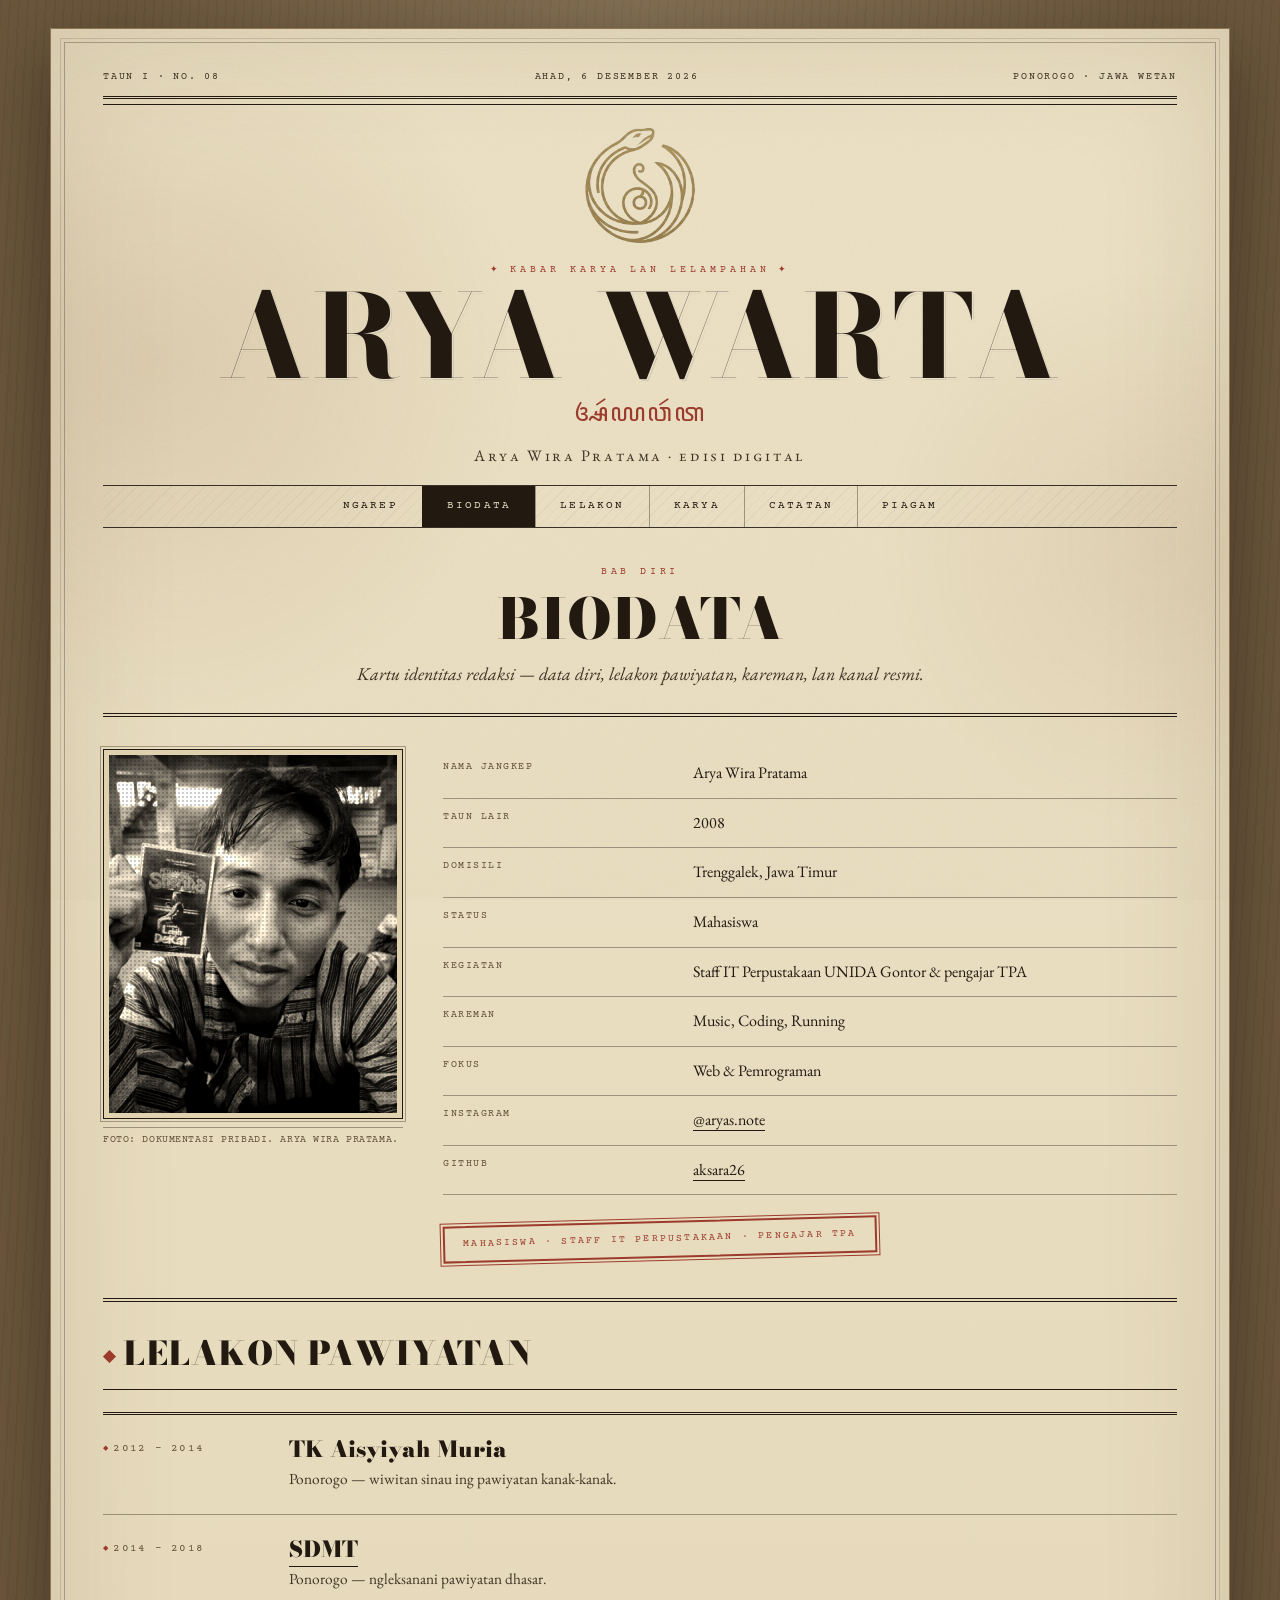
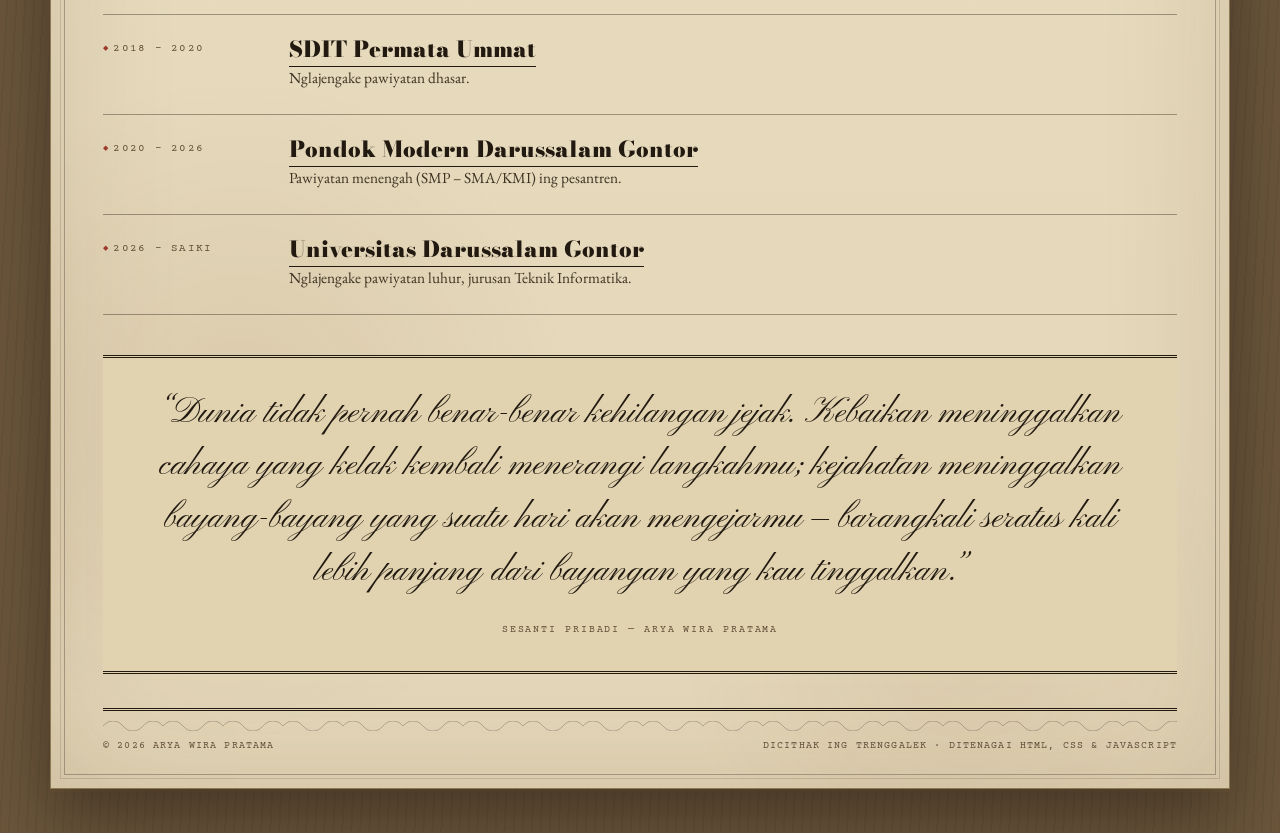
==== commit 8ab3fc63: "Pasang emblem ARCHÉ di masthead dan perbarui favicon" ====
--- a/biodata.html
+++ b/biodata.html
@@ -7,7 +7,9 @@
   <meta name="description" content="Biodata dan data diri Arya Wira Pratama.">
   <meta name="author" content="Arya Wira Pratama">
   <meta name="theme-color" content="#E9DDC0">
-  <link rel="icon" href="favicon.svg" type="image/svg+xml">
+  <link rel="icon" type="image/png" sizes="32x32" href="favicon-32.png">
+  <link rel="icon" type="image/png" sizes="180x180" href="favicon-180.png">
+  <link rel="apple-touch-icon" sizes="180x180" href="favicon-180.png">
   <meta property="og:type" content="website">
   <meta property="og:site_name" content="Arya Warta">
   <meta property="og:locale" content="id_ID">
@@ -37,6 +39,7 @@
       <span>Ponorogo &middot; Jawa Wetan</span>
     </div>
     <div class="masthead-rule"></div>
+    <img class="masthead-logo" src="logo-emblem.png" alt="" width="372" height="392" decoding="async">
     <p class="masthead-kicker">Kabar Karya lan Lelampahan</p>
     <h1 class="masthead-title"><a href="index.html">Arya Warta</a></h1>
     <p class="masthead-jawa" lang="jv" aria-hidden="true">ꦄꦂꦪꦮꦂꦠ</p>
--- a/style.css
+++ b/style.css
@@ -163,6 +163,13 @@
   border-bottom:1px solid var(--ink);
 }
 
+.masthead-logo{
+  display:block;
+  width:clamp(86px, 9vw, 116px);
+  height:auto;
+  margin:20px auto 2px;
+}
+
 .masthead-kicker{
   margin:16px 0 4px;
   font-family:var(--mono);
@@ -1336,6 +1343,7 @@
   .sheet{ padding:24px 20px 26px; }
   .sheet::before{ inset:8px; }
   .masthead-meta{ flex-wrap:wrap; justify-content:center; gap:3px 14px; font-size:8.5px; letter-spacing:.08em; }
+  .masthead-logo{ width:80px; margin:16px auto 0; }
   .masthead-kicker{ letter-spacing:.24em; }
   .masthead-kicker::before,
   .masthead-kicker::after{ content:""; margin:0; }
